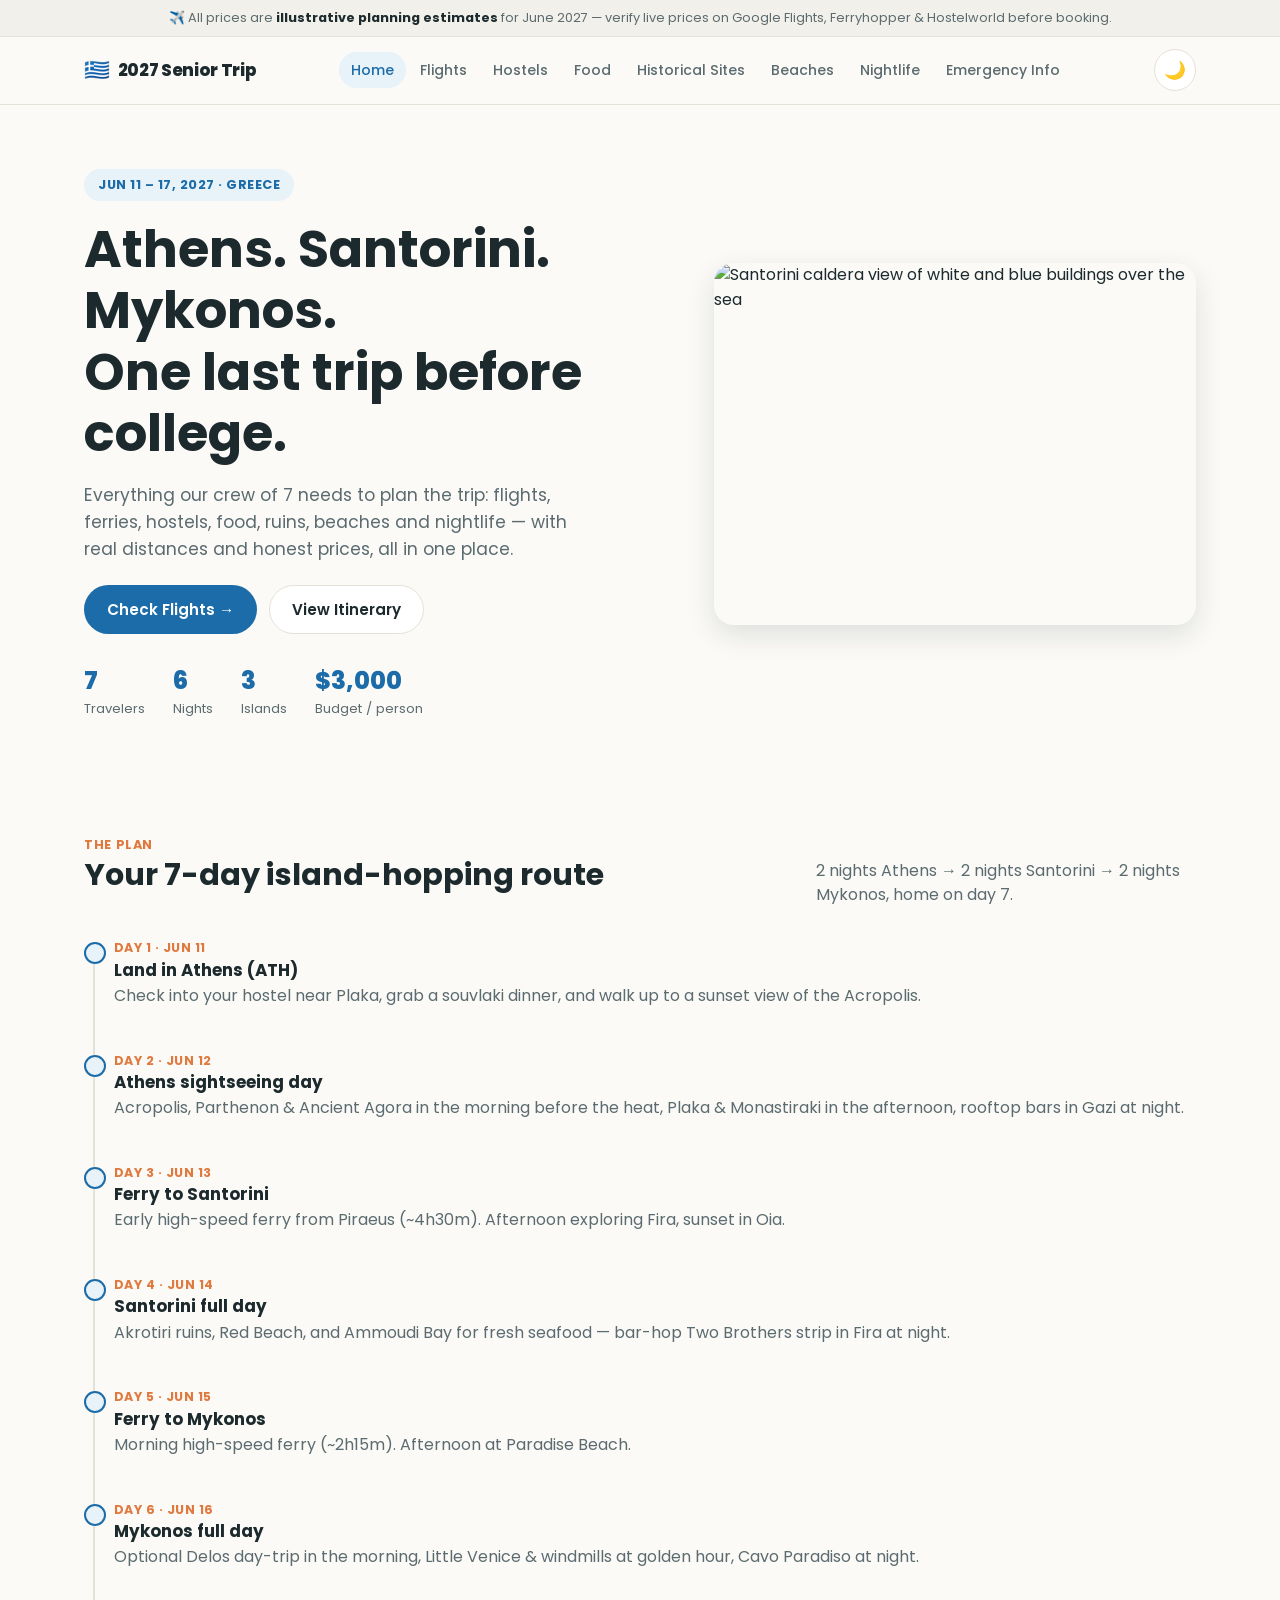
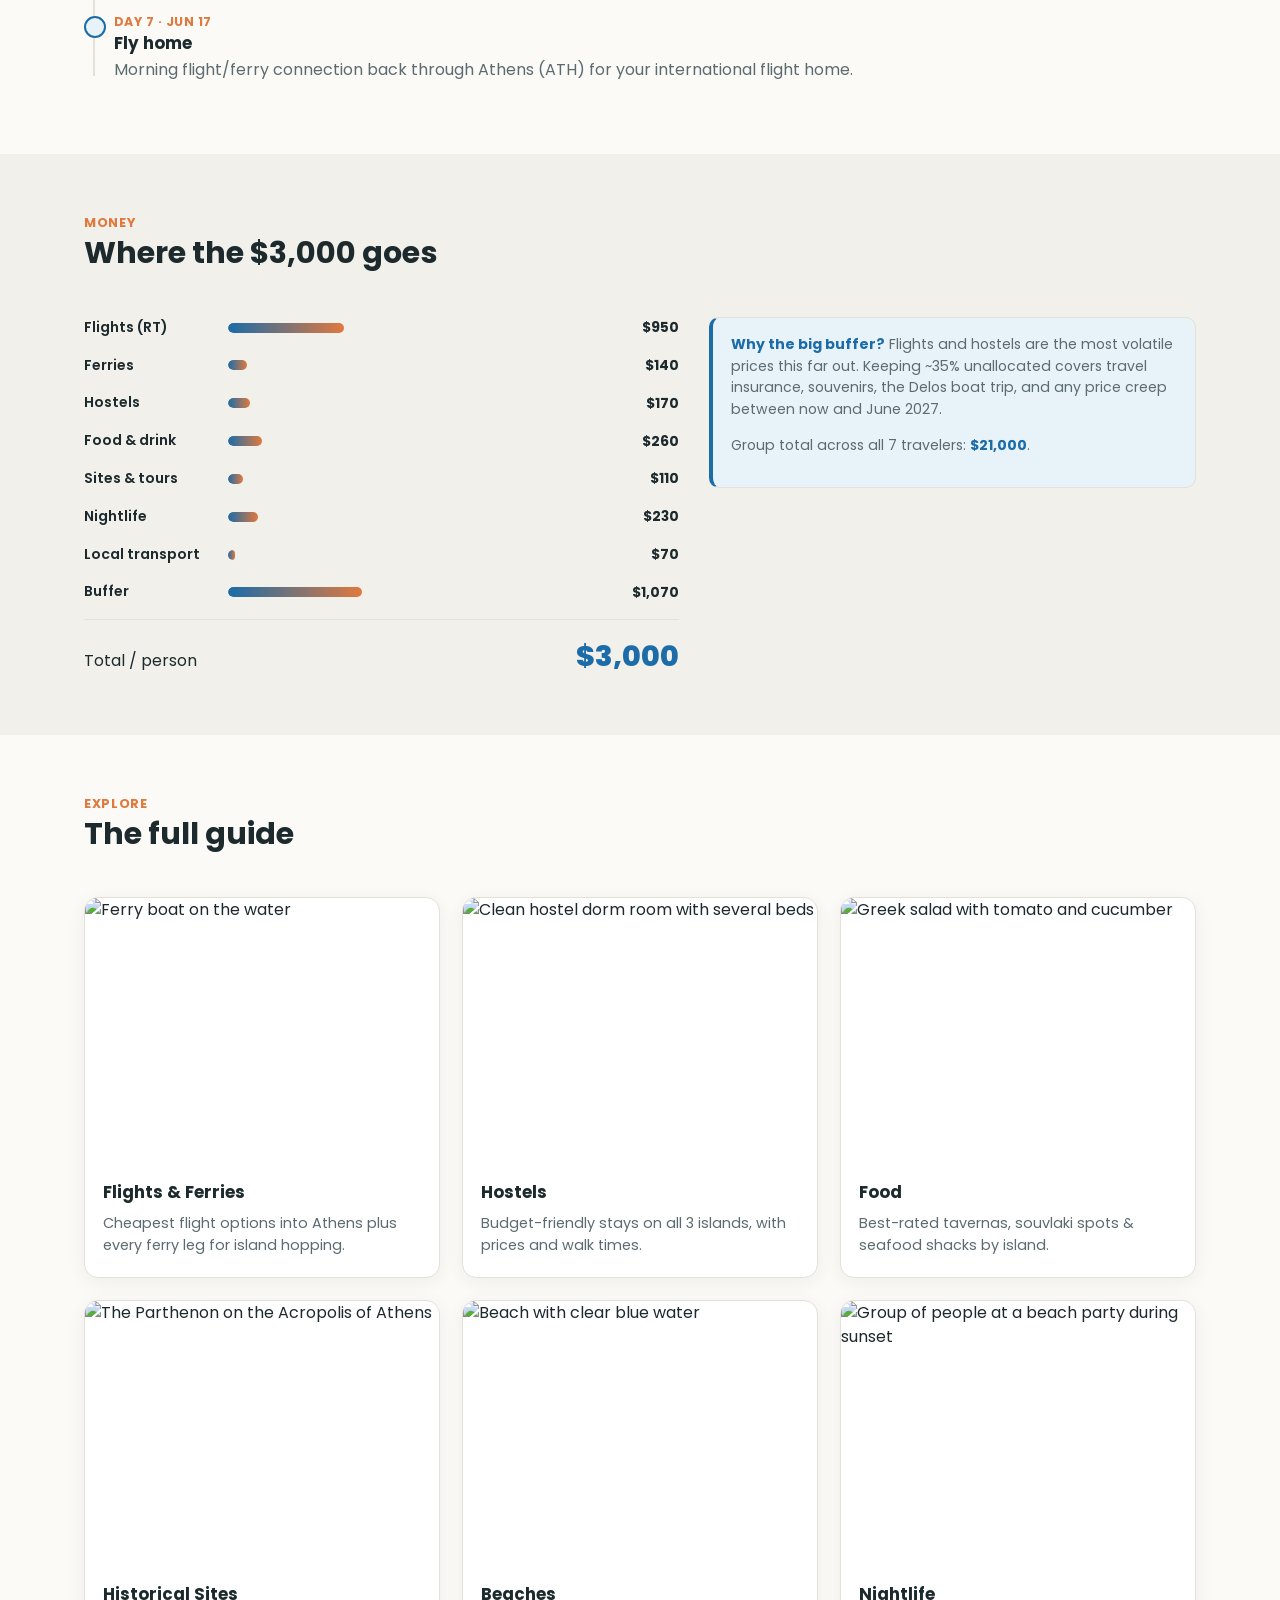
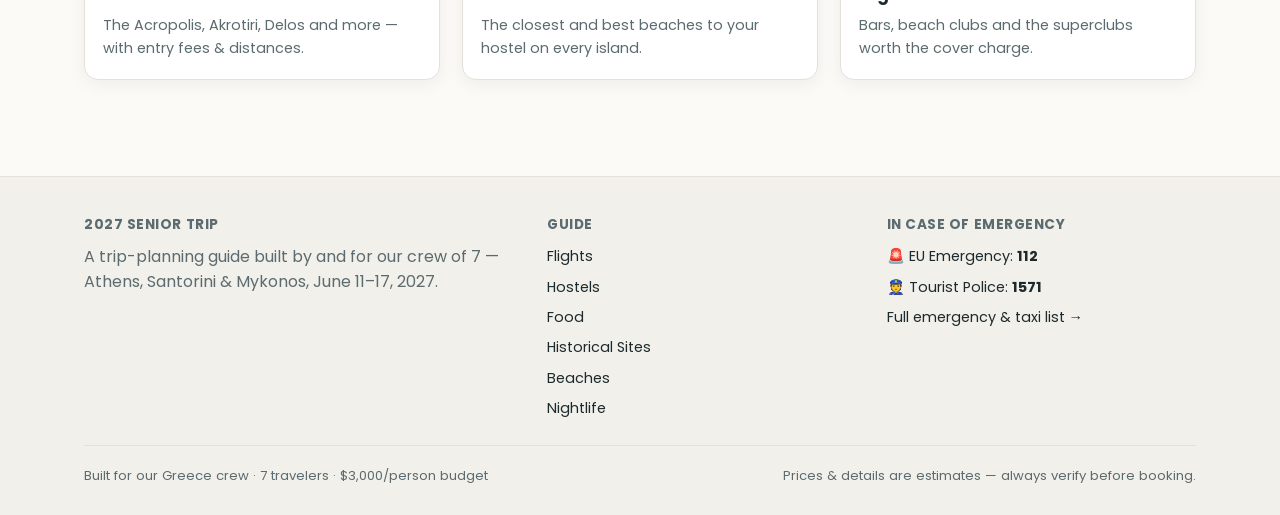
==== index.html @ 50410cc0 "Initial commit" ====
<!DOCTYPE html>
<html lang="en">
<head>
<meta charset="UTF-8">
<meta name="viewport" content="width=device-width, initial-scale=1.0">
<title>2027 Senior Trip — Greece Island Hopping Guide</title>
<meta name="description" content="Trip-planning guide for 7 seniors island hopping Athens, Santorini & Mykonos, June 11–17, 2027.">
<link rel="preconnect" href="https://fonts.googleapis.com">
<link href="https://fonts.googleapis.com/css2?family=Poppins:wght@400;500;600;700;800&display=swap" rel="stylesheet">
<link rel="stylesheet" href="css/style.css">
</head>
<body>

<div class="disclaimer-strip">✈️ All prices are <b>illustrative planning estimates</b> for June 2027 — verify live prices on Google Flights, Ferryhopper &amp; Hostelworld before booking.</div>

<nav class="site-nav">
  <div class="nav-inner">
    <a href="index.html" class="brand"><span class="flag">🇬🇷</span> 2027 Senior Trip</a>
    <ul class="nav-links">
      <li><a href="index.html">Home</a></li>
      <li><a href="flights.html">Flights</a></li>
      <li><a href="hostels.html">Hostels</a></li>
      <li><a href="food.html">Food</a></li>
      <li><a href="historical-sites.html">Historical Sites</a></li>
      <li><a href="beaches.html">Beaches</a></li>
      <li><a href="nightlife.html">Nightlife</a></li>
      <li><a href="emergency.html">Emergency Info</a></li>
    </ul>
    <div class="nav-right">
      <button class="theme-toggle" aria-label="Toggle dark mode">🌙</button>
      <button class="nav-toggle" aria-label="Toggle menu">☰</button>
    </div>
  </div>
</nav>

<header class="hero">
  <div class="container hero-grid">
    <div>
      <span class="eyebrow">Jun 11 – 17, 2027 · Greece</span>
      <h1>Athens. Santorini. Mykonos.<br>One last trip before college.</h1>
      <p class="lede">Everything our crew of 7 needs to plan the trip: flights, ferries, hostels, food, ruins, beaches and nightlife — with real distances and honest prices, all in one place.</p>
      <div style="display:flex; gap:12px; flex-wrap:wrap; margin-top:22px;">
        <a href="flights.html" class="btn btn-primary">Check Flights →</a>
        <a href="#itinerary" class="btn btn-ghost">View Itinerary</a>
      </div>
      <div class="hero-stats">
        <div class="hero-stat"><div class="num">7</div><div class="label">Travelers</div></div>
        <div class="hero-stat"><div class="num">6</div><div class="label">Nights</div></div>
        <div class="hero-stat"><div class="num">3</div><div class="label">Islands</div></div>
        <div class="hero-stat"><div class="num">$3,000</div><div class="label">Budget / person</div></div>
      </div>
    </div>
    <div class="hero-media">
      <img src="https://images.unsplash.com/photo-1613395877344-13d4a8e0d49e?auto=format&fit=crop&w=900&q=80" alt="Santorini caldera view of white and blue buildings over the sea">
    </div>
  </div>
</header>

<section id="itinerary">
  <div class="container">
    <div class="section-head">
      <div>
        <span class="section-tag">The Plan</span>
        <h2>Your 7-day island-hopping route</h2>
      </div>
      <p style="max-width:38ch; margin:0;">2 nights Athens → 2 nights Santorini → 2 nights Mykonos, home on day 7.</p>
    </div>
    <div class="timeline">
      <div class="tl-item"><div class="tl-day">Day 1 · Jun 11</div><h4>Land in Athens (ATH)</h4><p>Check into your hostel near Plaka, grab a souvlaki dinner, and walk up to a sunset view of the Acropolis.</p></div>
      <div class="tl-item"><div class="tl-day">Day 2 · Jun 12</div><h4>Athens sightseeing day</h4><p>Acropolis, Parthenon & Ancient Agora in the morning before the heat, Plaka & Monastiraki in the afternoon, rooftop bars in Gazi at night.</p></div>
      <div class="tl-item"><div class="tl-day">Day 3 · Jun 13</div><h4>Ferry to Santorini</h4><p>Early high-speed ferry from Piraeus (~4h30m). Afternoon exploring Fira, sunset in Oia.</p></div>
      <div class="tl-item"><div class="tl-day">Day 4 · Jun 14</div><h4>Santorini full day</h4><p>Akrotiri ruins, Red Beach, and Ammoudi Bay for fresh seafood — bar-hop Two Brothers strip in Fira at night.</p></div>
      <div class="tl-item"><div class="tl-day">Day 5 · Jun 15</div><h4>Ferry to Mykonos</h4><p>Morning high-speed ferry (~2h15m). Afternoon at Paradise Beach.</p></div>
      <div class="tl-item"><div class="tl-day">Day 6 · Jun 16</div><h4>Mykonos full day</h4><p>Optional Delos day-trip in the morning, Little Venice & windmills at golden hour, Cavo Paradiso at night.</p></div>
      <div class="tl-item"><div class="tl-day">Day 7 · Jun 17</div><h4>Fly home</h4><p>Morning flight/ferry connection back through Athens (ATH) for your international flight home.</p></div>
    </div>
  </div>
</section>

<section class="alt-bg">
  <div class="container">
    <div class="section-head">
      <div>
        <span class="section-tag">Money</span>
        <h2>Where the $3,000 goes</h2>
      </div>
    </div>
    <div class="budget-wrap">
      <div>
        <div class="budget-row"><div class="label">Flights (RT)</div><div class="bar-track"><div class="bar-fill" style="width:31%"></div></div><div class="amt">$950</div></div>
        <div class="budget-row"><div class="label">Ferries</div><div class="bar-track"><div class="bar-fill" style="width:5%"></div></div><div class="amt">$140</div></div>
        <div class="budget-row"><div class="label">Hostels</div><div class="bar-track"><div class="bar-fill" style="width:6%"></div></div><div class="amt">$170</div></div>
        <div class="budget-row"><div class="label">Food & drink</div><div class="bar-track"><div class="bar-fill" style="width:9%"></div></div><div class="amt">$260</div></div>
        <div class="budget-row"><div class="label">Sites & tours</div><div class="bar-track"><div class="bar-fill" style="width:4%"></div></div><div class="amt">$110</div></div>
        <div class="budget-row"><div class="label">Nightlife</div><div class="bar-track"><div class="bar-fill" style="width:8%"></div></div><div class="amt">$230</div></div>
        <div class="budget-row"><div class="label">Local transport</div><div class="bar-track"><div class="bar-fill" style="width:2%"></div></div><div class="amt">$70</div></div>
        <div class="budget-row"><div class="label">Buffer</div><div class="bar-track"><div class="bar-fill" style="width:36%"></div></div><div class="amt">$1,070</div></div>
        <div class="budget-total"><span>Total / person</span><span class="num">$3,000</span></div>
      </div>
      <div class="info-callout">
        <p class="mt-0"><b>Why the big buffer?</b> Flights and hostels are the most volatile prices this far out. Keeping ~35% unallocated covers travel insurance, souvenirs, the Delos boat trip, and any price creep between now and June 2027.</p>
        <p class="mt-0">Group total across all 7 travelers: <b>$21,000</b>.</p>
      </div>
    </div>
  </div>
</section>

<section>
  <div class="container">
    <div class="section-head">
      <div>
        <span class="section-tag">Explore</span>
        <h2>The full guide</h2>
      </div>
    </div>
    <div class="grid grid-3">
      <a class="card" href="flights.html">
        <div class="card-img"><img src="https://images.unsplash.com/photo-1688680292475-220aaf8685d0?auto=format&fit=crop&w=700&q=80" alt="Ferry boat on the water"></div>
        <div class="card-body"><h3>Flights & Ferries</h3><p class="card-desc">Cheapest flight options into Athens plus every ferry leg for island hopping.</p></div>
      </a>
      <a class="card" href="hostels.html">
        <div class="card-img"><img src="https://images.unsplash.com/photo-1781415980730-bfcf192e38bc?auto=format&fit=crop&w=700&q=80" alt="Clean hostel dorm room with several beds"></div>
        <div class="card-body"><h3>Hostels</h3><p class="card-desc">Budget-friendly stays on all 3 islands, with prices and walk times.</p></div>
      </a>
      <a class="card" href="food.html">
        <div class="card-img"><img src="https://images.unsplash.com/photo-1606735584785-1848fdcaea57?auto=format&fit=crop&w=700&q=80" alt="Greek salad with tomato and cucumber"></div>
        <div class="card-body"><h3>Food</h3><p class="card-desc">Best-rated tavernas, souvlaki spots & seafood shacks by island.</p></div>
      </a>
      <a class="card" href="historical-sites.html">
        <div class="card-img"><img src="https://images.unsplash.com/photo-1531816458010-fb7685eecbcb?auto=format&fit=crop&w=700&q=80" alt="The Parthenon on the Acropolis of Athens"></div>
        <div class="card-body"><h3>Historical Sites</h3><p class="card-desc">The Acropolis, Akrotiri, Delos and more — with entry fees & distances.</p></div>
      </a>
      <a class="card" href="beaches.html">
        <div class="card-img"><img src="https://images.unsplash.com/photo-1664118145742-f2ad1c09c10b?auto=format&fit=crop&w=700&q=80" alt="Beach with clear blue water"></div>
        <div class="card-body"><h3>Beaches</h3><p class="card-desc">The closest and best beaches to your hostel on every island.</p></div>
      </a>
      <a class="card" href="nightlife.html">
        <div class="card-img"><img src="https://images.unsplash.com/photo-1578990628400-94f031afbe3d?auto=format&fit=crop&w=700&q=80" alt="Group of people at a beach party during sunset"></div>
        <div class="card-body"><h3>Nightlife</h3><p class="card-desc">Bars, beach clubs and the superclubs worth the cover charge.</p></div>
      </a>
    </div>
  </div>
</section>

<footer>
  <div class="container">
    <div class="footer-grid">
      <div>
        <h4>2027 Senior Trip</h4>
        <p>A trip-planning guide built by and for our crew of 7 — Athens, Santorini &amp; Mykonos, June 11–17, 2027.</p>
      </div>
      <div>
        <h4>Guide</h4>
        <ul>
          <li><a href="flights.html">Flights</a></li>
          <li><a href="hostels.html">Hostels</a></li>
          <li><a href="food.html">Food</a></li>
          <li><a href="historical-sites.html">Historical Sites</a></li>
          <li><a href="beaches.html">Beaches</a></li>
          <li><a href="nightlife.html">Nightlife</a></li>
        </ul>
      </div>
      <div>
        <h4>In Case of Emergency</h4>
        <ul>
          <li>🚨 EU Emergency: <b>112</b></li>
          <li>👮 Tourist Police: <b>1571</b></li>
          <li><a href="emergency.html">Full emergency &amp; taxi list →</a></li>
        </ul>
      </div>
    </div>
    <div class="footer-bottom">
      <span>Built for our Greece crew · 7 travelers · $3,000/person budget</span>
      <span>Prices &amp; details are estimates — always verify before booking.</span>
    </div>
  </div>
</footer>

<script src="js/main.js"></script>
</body>
</html>
---- css/style.css ----
/* ===== 2027 Senior Trip — Design System ===== */

:root {
  --bg: #fbfaf7;
  --bg-alt: #f2f0ea;
  --card-bg: #ffffff;
  --text: #1c2a2e;
  --text-muted: #5b6b6f;
  --border: #e4e1d8;
  --accent: #1b6ca8;      /* aegean blue */
  --accent-2: #e0793e;    /* sunset terracotta */
  --accent-soft: #e8f2f9;
  --shadow: 0 4px 18px rgba(20, 30, 40, 0.06);
  --shadow-hover: 0 10px 28px rgba(20, 30, 40, 0.12);
  --radius: 14px;
  --nav-h: 68px;
  --max-w: 1160px;
  --success: #2e7d5b;
  --danger: #c23b3b;
}

[data-theme="dark"] {
  --bg: #12181c;
  --bg-alt: #1a2226;
  --card-bg: #1c262b;
  --text: #eef1f2;
  --text-muted: #9aabb0;
  --border: #2a353a;
  --accent: #5aa9dd;
  --accent-2: #f0975a;
  --accent-soft: #1f3140;
  --shadow: 0 4px 18px rgba(0, 0, 0, 0.35);
  --shadow-hover: 0 10px 30px rgba(0, 0, 0, 0.5);
}

* { box-sizing: border-box; }
html { scroll-behavior: smooth; }

body {
  margin: 0;
  font-family: 'Poppins', -apple-system, BlinkMacSystemFont, 'Segoe UI', Roboto, sans-serif;
  background: var(--bg);
  color: var(--text);
  transition: background .25s ease, color .25s ease;
  line-height: 1.55;
}

img { max-width: 100%; display: block; object-fit: cover; }
a { color: inherit; text-decoration: none; }
h1, h2, h3, h4 { font-weight: 700; line-height: 1.2; margin: 0 0 .5em; }
p { margin: 0 0 1em; color: var(--text-muted); }
.container { max-width: var(--max-w); margin: 0 auto; padding: 0 24px; }

/* ===== Nav ===== */
.site-nav {
  position: sticky; top: 0; z-index: 100;
  height: var(--nav-h);
  display: flex; align-items: center;
  background: color-mix(in srgb, var(--bg) 88%, transparent);
  backdrop-filter: blur(10px);
  border-bottom: 1px solid var(--border);
}
.nav-inner {
  width: 100%; max-width: var(--max-w); margin: 0 auto; padding: 0 24px;
  display: flex; align-items: center; justify-content: space-between;
}
.brand {
  display: flex; align-items: center; gap: 8px; flex-shrink: 0;
  font-weight: 800; font-size: 1.05rem; letter-spacing: -.02em; white-space: nowrap;
}
.brand .flag { font-size: 1.3rem; }
.nav-links {
  display: flex; align-items: center; gap: 2px; list-style: none; margin: 0; padding: 0;
}
.nav-links li { margin: 0; }
.nav-links a {
  padding: 8px 12px; border-radius: 999px; font-size: .88rem; font-weight: 500;
  color: var(--text-muted); transition: background .2s, color .2s;
  white-space: nowrap;
}
@media (max-width: 1080px) and (min-width: 881px) {
  .nav-links a { padding: 8px 9px; font-size: .8rem; }
}
.nav-links a:hover, .nav-links a.active {
  background: var(--accent-soft); color: var(--accent);
}
.nav-right { display: flex; align-items: center; gap: 10px; }

.theme-toggle {
  width: 42px; height: 42px; border-radius: 50%;
  border: 1px solid var(--border); background: var(--card-bg);
  display: flex; align-items: center; justify-content: center;
  cursor: pointer; font-size: 1.1rem; transition: transform .15s, box-shadow .2s;
}
.theme-toggle:hover { box-shadow: var(--shadow); transform: translateY(-1px); }

.nav-toggle {
  display: none; width: 42px; height: 42px; border-radius: 10px;
  border: 1px solid var(--border); background: var(--card-bg); cursor: pointer;
  font-size: 1.2rem;
}

@media (max-width: 880px) {
  .nav-links {
    position: fixed; top: var(--nav-h); left: 0; right: 0;
    flex-direction: column; align-items: stretch; gap: 4px;
    background: var(--bg); border-bottom: 1px solid var(--border);
    padding: 10px 16px 16px; transform: translateY(-130%); opacity: 0;
    transition: transform .25s ease, opacity .25s ease; pointer-events: none;
  }
  .nav-links.open { transform: translateY(0); opacity: 1; pointer-events: auto; }
  .nav-links a { display: block; padding: 12px 14px; }
  .nav-toggle { display: block; }
}

/* ===== Hero ===== */
.hero {
  position: relative; padding: 64px 0 56px; overflow: hidden;
}
.hero-grid {
  display: grid; grid-template-columns: 1.1fr .9fr; gap: 40px; align-items: center;
}
.hero-grid > * { min-width: 0; }
@media (max-width: 760px) {
  .hero-grid { grid-template-columns: 1fr; }
  .hero-media { order: -1; }
}
.eyebrow {
  display: inline-flex; align-items: center; gap: 8px;
  background: var(--accent-soft); color: var(--accent);
  font-size: .8rem; font-weight: 700; letter-spacing: .04em; text-transform: uppercase;
  padding: 6px 14px; border-radius: 999px; margin-bottom: 18px;
}
.hero h1 { font-size: clamp(2.1rem, 4.2vw, 3.2rem); margin-bottom: .35em; }
.hero .lede { font-size: 1.08rem; max-width: 46ch; }
.hero-stats { display: flex; gap: 28px; margin-top: 28px; flex-wrap: wrap; }
.hero-stat .num { font-size: 1.5rem; font-weight: 800; color: var(--accent); }
.hero-stat .label { font-size: .82rem; color: var(--text-muted); }
.hero-media {
  border-radius: 20px; overflow: hidden; box-shadow: var(--shadow-hover);
  aspect-ratio: 4/3;
}
.hero-media img { width: 100%; height: 100%; }

/* Page header for inner pages */
.page-header { padding: 44px 0 28px; border-bottom: 1px solid var(--border); }
.page-header h1 { font-size: clamp(1.8rem, 3vw, 2.4rem); }
.page-header .lede { max-width: 62ch; }

/* ===== Buttons ===== */
.btn {
  display: inline-flex; align-items: center; gap: 8px;
  padding: 12px 22px; border-radius: 999px; font-weight: 600; font-size: .95rem;
  border: 1px solid transparent; cursor: pointer; transition: transform .15s, box-shadow .2s, background .2s;
}
.btn-primary { background: var(--accent); color: #fff; }
.btn-primary:hover { transform: translateY(-2px); box-shadow: var(--shadow-hover); }
.btn-ghost { background: var(--card-bg); border-color: var(--border); color: var(--text); }
.btn-ghost:hover { border-color: var(--accent); color: var(--accent); }
.btn-sm { padding: 8px 16px; font-size: .82rem; }

/* ===== Sections ===== */
section { padding: 56px 0; }
.section-head { display: flex; align-items: flex-end; justify-content: space-between; gap: 20px; margin-bottom: 30px; flex-wrap: wrap; }
.section-head h2 { font-size: clamp(1.4rem, 2.4vw, 1.9rem); }
.section-tag { color: var(--accent-2); font-weight: 700; font-size: .8rem; text-transform: uppercase; letter-spacing: .05em; }

.alt-bg { background: var(--bg-alt); }

/* Island quick nav tabs */
.island-tabs {
  display: flex; gap: 10px; flex-wrap: wrap; margin-bottom: 34px;
}
.island-tabs a {
  padding: 9px 18px; border-radius: 999px; border: 1px solid var(--border);
  background: var(--card-bg); font-weight: 600; font-size: .9rem;
}
.island-tabs a:hover { border-color: var(--accent); color: var(--accent); }

.island-block { margin-bottom: 60px; scroll-margin-top: calc(var(--nav-h) + 16px); }
.island-block-head { display: flex; align-items: center; gap: 14px; margin-bottom: 18px; }
.island-block-head h2 { margin: 0; }
.island-flag { font-size: 1.4rem; }

/* ===== Cards / Grid ===== */
.grid { display: grid; gap: 22px; }
.grid-3 { grid-template-columns: repeat(3, 1fr); }
.grid-2 { grid-template-columns: repeat(2, 1fr); }
.grid-4 { grid-template-columns: repeat(4, 1fr); }
@media (max-width: 960px) { .grid-3, .grid-4 { grid-template-columns: repeat(2, 1fr); } }
@media (max-width: 620px) { .grid-3, .grid-4, .grid-2 { grid-template-columns: 1fr; } }

.card {
  background: var(--card-bg); border: 1px solid var(--border); border-radius: var(--radius);
  overflow: hidden; box-shadow: var(--shadow); transition: transform .2s, box-shadow .2s;
  display: flex; flex-direction: column;
}
.card:hover { transform: translateY(-4px); box-shadow: var(--shadow-hover); }
.card-img { aspect-ratio: 4/3; overflow: hidden; position: relative; }
.card-img img { width: 100%; height: 100%; transition: transform .4s ease; }
.card:hover .card-img img { transform: scale(1.06); }
.card-price-badge {
  position: absolute; top: 12px; right: 12px;
  background: rgba(20,26,29,.78); color: #fff; font-weight: 700; font-size: .82rem;
  padding: 5px 11px; border-radius: 999px; backdrop-filter: blur(4px);
}
.card-body { padding: 18px 18px 20px; display: flex; flex-direction: column; gap: 8px; flex: 1; }
.card-body h3 { font-size: 1.05rem; margin-bottom: 2px; }
.card-meta { display: flex; flex-wrap: wrap; gap: 6px; margin: 2px 0 4px; }
.chip {
  font-size: .74rem; font-weight: 600; padding: 4px 10px; border-radius: 999px;
  background: var(--accent-soft); color: var(--accent); display: inline-flex; align-items: center; gap: 4px;
}
.chip.rating { background: #fff4e0; color: #a8681a; }
[data-theme="dark"] .chip.rating { background: #3a2d18; color: #f0b35a; }
.chip.dist { background: var(--bg-alt); color: var(--text-muted); }
.card-desc { font-size: .9rem; margin-bottom: 0; }
.card-foot { margin-top: auto; padding-top: 10px; border-top: 1px dashed var(--border); font-size: .82rem; color: var(--text-muted); display: flex; justify-content: space-between; gap: 10px; }

/* Distance list */
.dist-list { list-style: none; margin: 0; padding: 0; display: flex; flex-direction: column; gap: 6px; }
.dist-list li { display: flex; justify-content: space-between; font-size: .85rem; color: var(--text-muted); border-bottom: 1px dotted var(--border); padding-bottom: 6px; }
.dist-list li:last-child { border-bottom: none; }
.dist-list b { color: var(--text); font-weight: 600; }

/* Flight comparison table */
.table-wrap { overflow-x: auto; border-radius: var(--radius); border: 1px solid var(--border); }
table { width: 100%; border-collapse: collapse; background: var(--card-bg); min-width: 620px; }
th, td { text-align: left; padding: 14px 16px; font-size: .9rem; border-bottom: 1px solid var(--border); }
th { background: var(--bg-alt); color: var(--text-muted); font-weight: 700; font-size: .78rem; text-transform: uppercase; letter-spacing: .04em; }
tr:last-child td { border-bottom: none; }
td.price { font-weight: 800; color: var(--accent); }

/* Budget bar */
.budget-wrap { display: grid; grid-template-columns: 1.1fr .9fr; gap: 30px; align-items: start; }
@media (max-width: 860px) { .budget-wrap { grid-template-columns: 1fr; } }
.budget-row { display: flex; align-items: center; gap: 14px; margin-bottom: 16px; }
.budget-row .label { width: 130px; font-size: .88rem; font-weight: 600; flex-shrink: 0; }
.budget-row .bar-track { flex: 1; height: 10px; border-radius: 999px; background: var(--bg-alt); overflow: hidden; }
.budget-row .bar-fill { height: 100%; border-radius: 999px; background: linear-gradient(90deg, var(--accent), var(--accent-2)); }
.budget-row .amt { width: 64px; text-align: right; font-size: .85rem; font-weight: 700; }
.budget-total { display: flex; justify-content: space-between; align-items: baseline; padding-top: 14px; margin-top: 6px; border-top: 1px solid var(--border); }
.budget-total .num { font-size: 1.8rem; font-weight: 800; color: var(--accent); }

/* Itinerary timeline */
.timeline { position: relative; padding-left: 30px; }
.timeline::before { content: ''; position: absolute; left: 9px; top: 6px; bottom: 6px; width: 2px; background: var(--border); }
.tl-item { position: relative; padding-bottom: 26px; }
.tl-item:last-child { padding-bottom: 0; }
.tl-item::before { content: ''; position: absolute; left: -30px; top: 4px; width: 18px; height: 18px; border-radius: 50%; background: var(--accent-soft); border: 2px solid var(--accent); }
.tl-day { font-size: .78rem; font-weight: 700; color: var(--accent-2); text-transform: uppercase; letter-spacing: .04em; }
.tl-item h4 { margin: 2px 0 4px; font-size: 1.05rem; }

/* Emergency numbers */
.emergency-banner {
  background: var(--accent-2); color: #fff; border-radius: var(--radius);
  padding: 20px 26px; display: flex; justify-content: space-between; align-items: center;
  gap: 16px; flex-wrap: wrap; margin-bottom: 40px;
}
.emergency-banner strong { font-size: 1.1rem; }
.num-card { background: var(--card-bg); border: 1px solid var(--border); border-radius: var(--radius); padding: 20px; text-align: center; box-shadow: var(--shadow); }
.num-card .digits { font-size: 1.7rem; font-weight: 800; color: var(--danger); letter-spacing: .02em; }
.num-card .who { font-weight: 600; margin-top: 4px; }
.num-card .sub { font-size: .8rem; color: var(--text-muted); }

.info-callout {
  background: var(--accent-soft); border: 1px solid var(--border); border-left: 4px solid var(--accent);
  border-radius: 10px; padding: 16px 18px; font-size: .88rem; color: var(--text);
}
.info-callout b { color: var(--accent); }
.warn-callout { border-left-color: var(--danger); background: color-mix(in srgb, var(--danger) 8%, var(--bg-alt)); }

/* Footer */
footer { border-top: 1px solid var(--border); padding: 40px 0 28px; margin-top: 40px; background: var(--bg-alt); }
.footer-grid { display: grid; grid-template-columns: 1.4fr 1fr 1fr; gap: 30px; margin-bottom: 26px; }
@media (max-width: 700px) { .footer-grid { grid-template-columns: 1fr; } }
.footer-grid h4 { font-size: .85rem; text-transform: uppercase; letter-spacing: .04em; color: var(--text-muted); margin-bottom: 12px; }
.footer-grid ul { list-style: none; margin: 0; padding: 0; display: flex; flex-direction: column; gap: 8px; font-size: .9rem; }
.footer-bottom { border-top: 1px solid var(--border); padding-top: 20px; font-size: .82rem; color: var(--text-muted); display: flex; justify-content: space-between; flex-wrap: wrap; gap: 10px; }

.disclaimer-strip {
  background: var(--bg-alt); border-bottom: 1px solid var(--border);
  font-size: .8rem; color: var(--text-muted); text-align: center; padding: 8px 16px;
}
.disclaimer-strip b { color: var(--text); }

/* Utility */
.mt-0 { margin-top: 0; }
.text-center { text-align: center; }
.flex-center { display: flex; align-items: center; justify-content: center; }
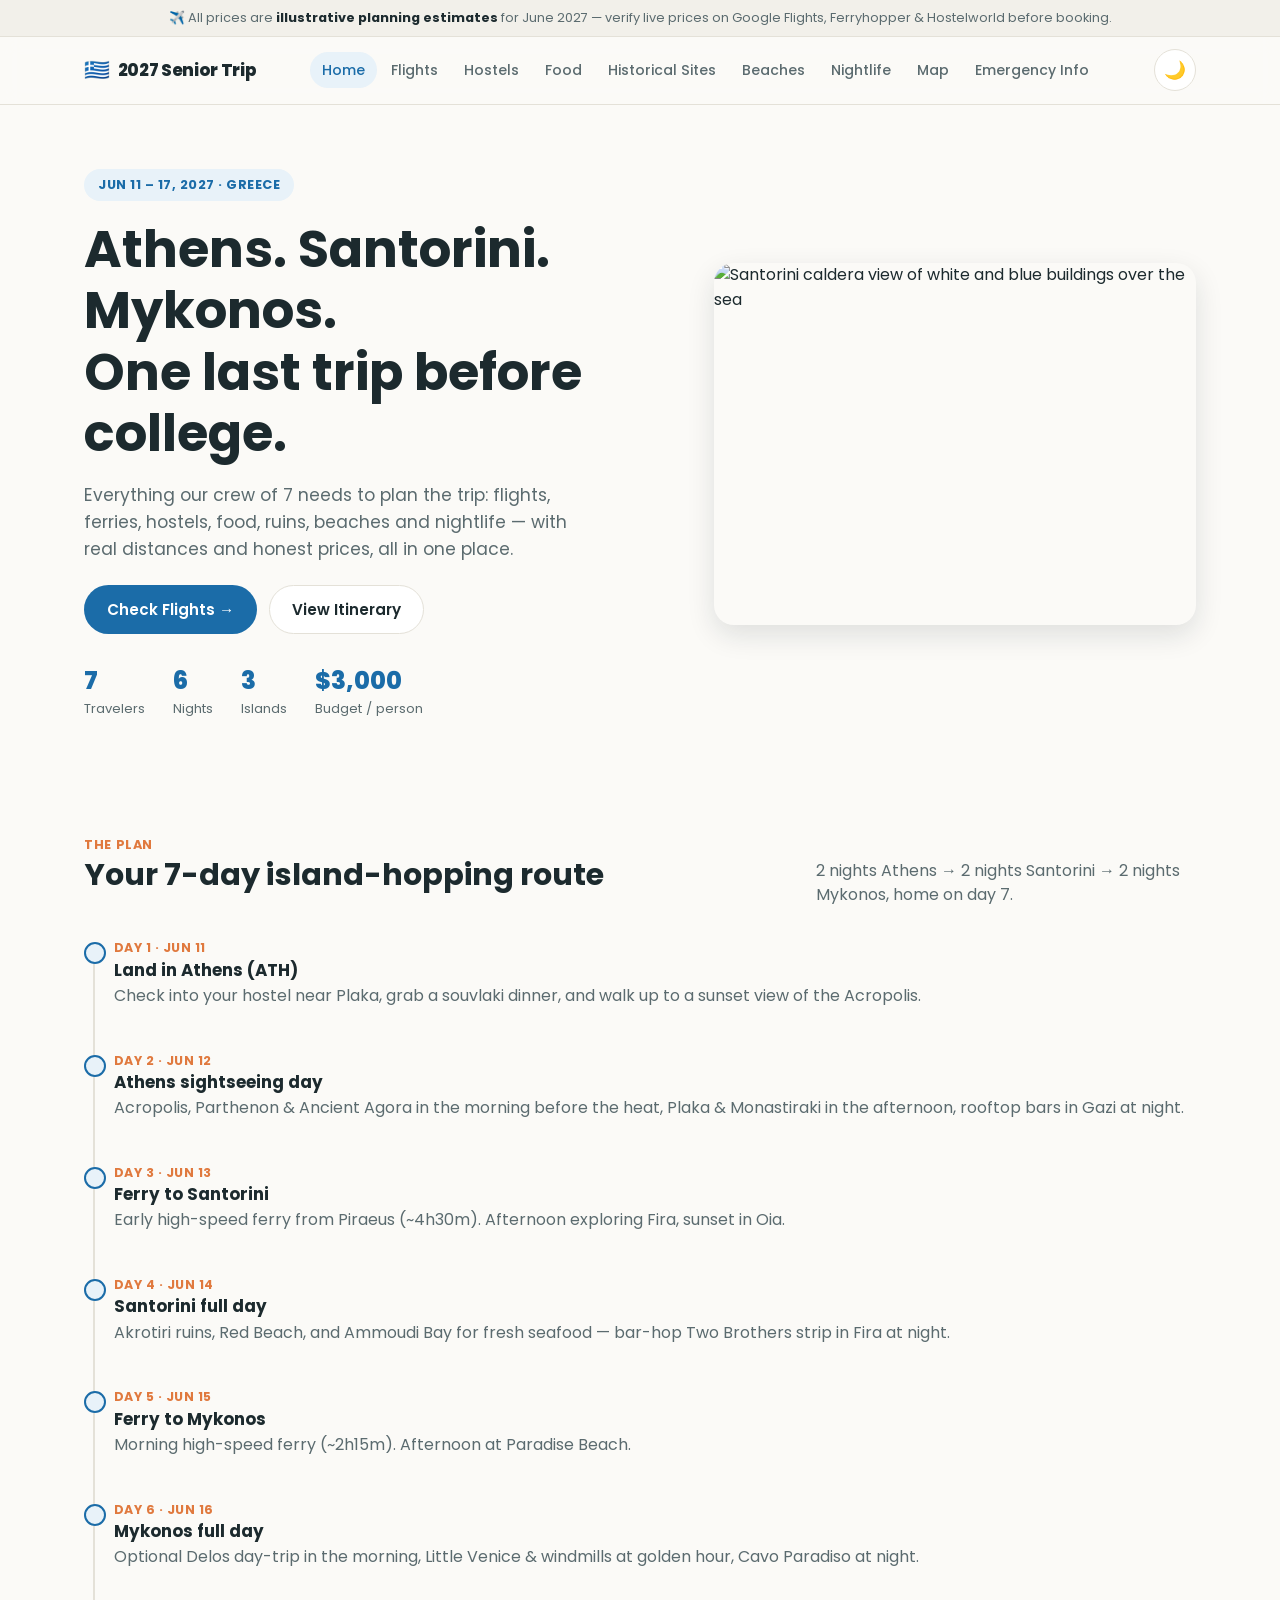
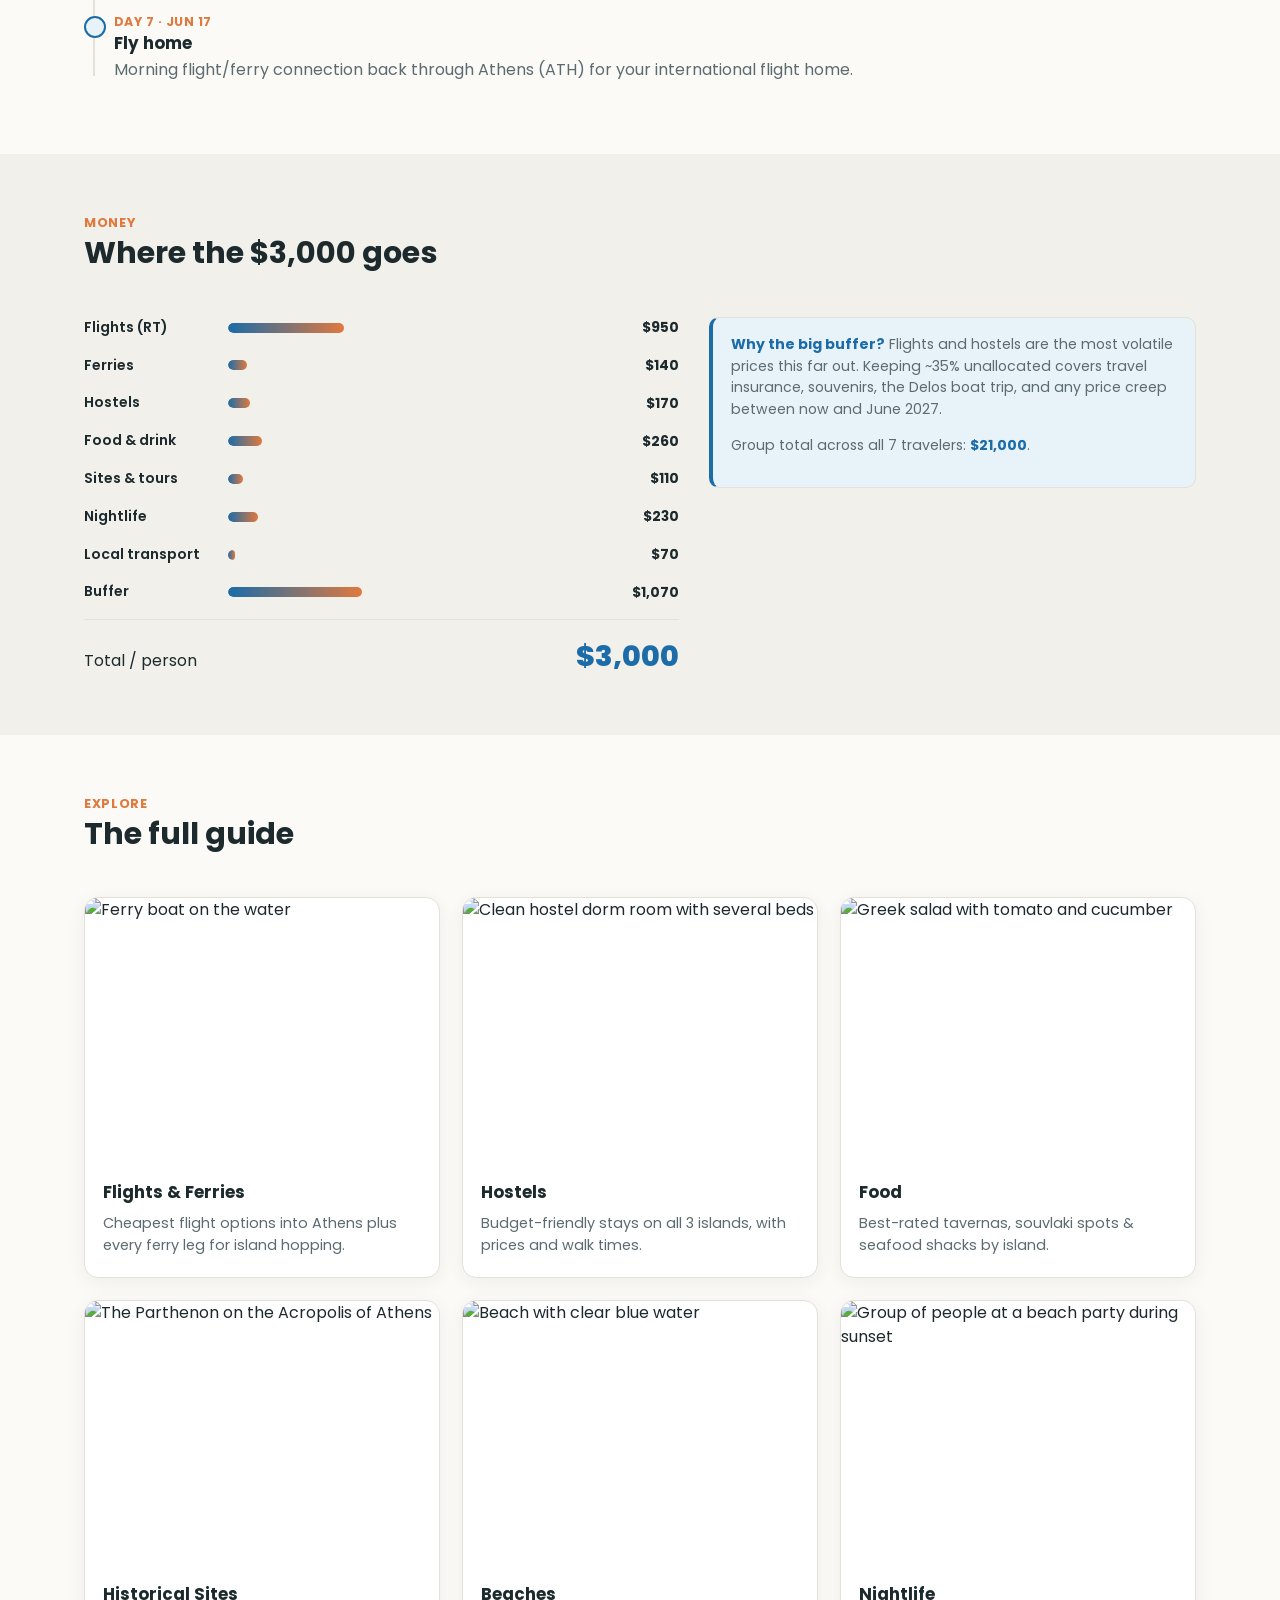
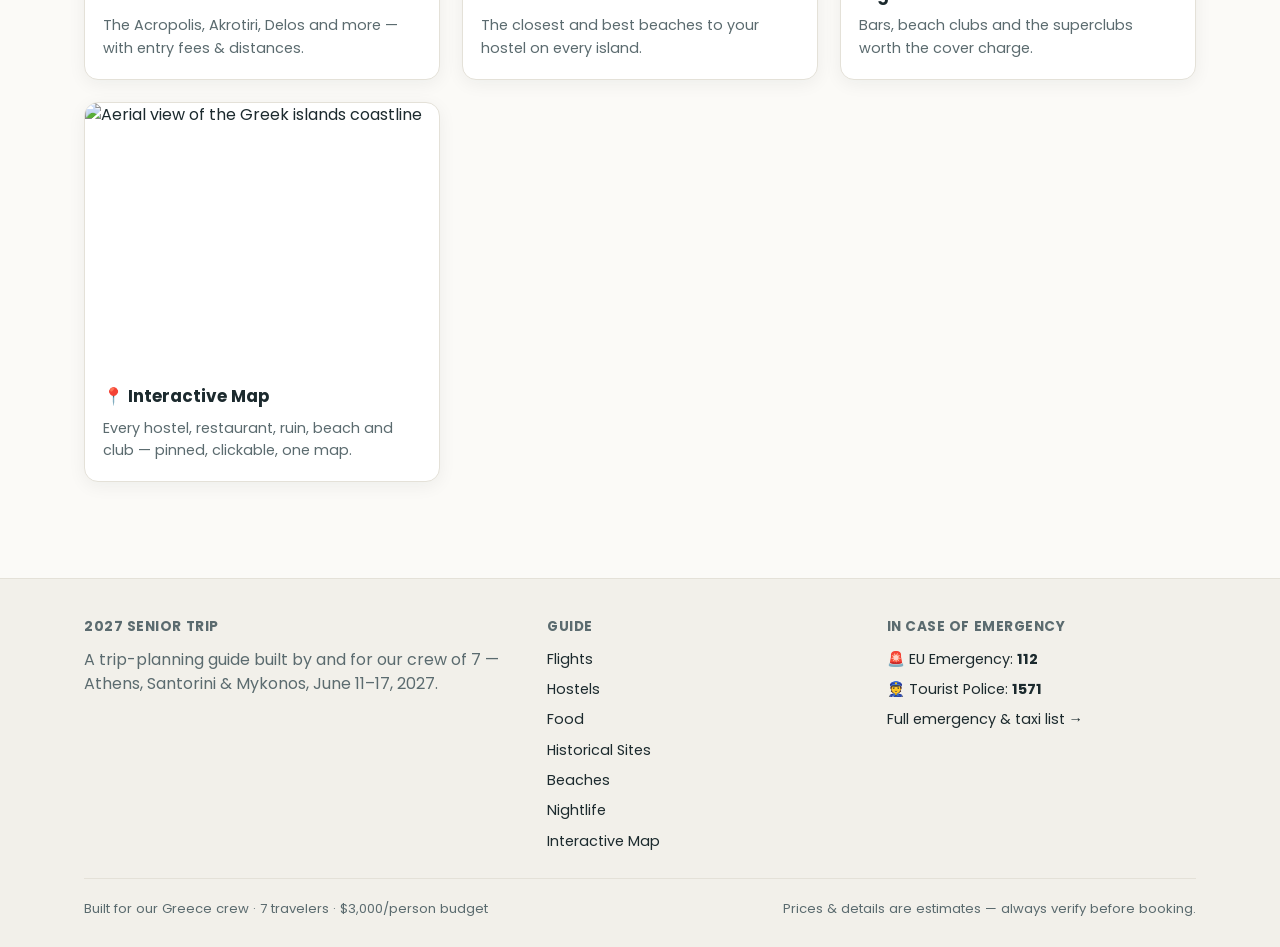
==== commit c6b81721: "Updated flights page" ====
--- a/index.html
+++ b/index.html
@@ -24,6 +24,7 @@
       <li><a href="historical-sites.html">Historical Sites</a></li>
       <li><a href="beaches.html">Beaches</a></li>
       <li><a href="nightlife.html">Nightlife</a></li>
+      <li><a href="map.html">Map</a></li>
       <li><a href="emergency.html">Emergency Info</a></li>
     </ul>
     <div class="nav-right">
@@ -138,6 +139,10 @@
         <div class="card-img"><img src="https://images.unsplash.com/photo-1578990628400-94f031afbe3d?auto=format&fit=crop&w=700&q=80" alt="Group of people at a beach party during sunset"></div>
         <div class="card-body"><h3>Nightlife</h3><p class="card-desc">Bars, beach clubs and the superclubs worth the cover charge.</p></div>
       </a>
+      <a class="card" href="map.html">
+        <div class="card-img"><img src="https://images.unsplash.com/photo-1533105079780-92b9be482077?auto=format&fit=crop&w=700&q=80" alt="Aerial view of the Greek islands coastline"></div>
+        <div class="card-body"><h3>📍 Interactive Map</h3><p class="card-desc">Every hostel, restaurant, ruin, beach and club — pinned, clickable, one map.</p></div>
+      </a>
     </div>
   </div>
 </section>
@@ -158,6 +163,7 @@
           <li><a href="historical-sites.html">Historical Sites</a></li>
           <li><a href="beaches.html">Beaches</a></li>
           <li><a href="nightlife.html">Nightlife</a></li>
+          <li><a href="map.html">Interactive Map</a></li>
         </ul>
       </div>
       <div>
--- a/css/style.css
+++ b/css/style.css
@@ -284,6 +284,66 @@
 }
 .disclaimer-strip b { color: var(--text); }
 
+/* Card commercial/booking link button */
+.card-link-btn {
+  display: inline-flex; align-items: center; justify-content: center; gap: 6px;
+  margin-top: 6px; padding: 9px 14px; border-radius: 999px;
+  background: var(--accent); color: #fff; font-weight: 600; font-size: .82rem;
+  text-align: center; transition: transform .15s, box-shadow .2s;
+}
+.card-link-btn:hover { transform: translateY(-1px); box-shadow: var(--shadow-hover); }
+.card-link-row { display: flex; gap: 8px; flex-wrap: wrap; margin-top: 4px; }
+.card-link-btn.secondary { background: var(--card-bg); color: var(--accent); border: 1px solid var(--border); }
+
+/* ===== Map Page ===== */
+.map-shell {
+  display: grid; grid-template-columns: 340px 1fr;
+  height: calc(100vh - var(--nav-h) - 33px);
+  min-height: 520px;
+}
+.map-sidebar {
+  border-right: 1px solid var(--border); background: var(--bg-alt);
+  display: flex; flex-direction: column; overflow: hidden;
+}
+.map-filters { padding: 16px; border-bottom: 1px solid var(--border); display: flex; flex-direction: column; gap: 10px; }
+.filter-row { display: flex; gap: 6px; flex-wrap: wrap; }
+.filter-chip {
+  border: 1px solid var(--border); background: var(--card-bg); color: var(--text-muted);
+  padding: 6px 12px; border-radius: 999px; font-size: .78rem; font-weight: 600; cursor: pointer;
+  transition: background .15s, color .15s, border-color .15s;
+}
+.filter-chip.active { background: var(--accent); color: #fff; border-color: var(--accent); }
+.map-list { flex: 1; overflow-y: auto; padding: 8px 10px; }
+.map-list-item {
+  padding: 10px 12px; border-radius: 10px; cursor: pointer; margin-bottom: 4px;
+  border: 1px solid transparent; transition: background .15s, border-color .15s;
+}
+.map-list-item:hover { background: var(--card-bg); }
+.map-list-item.active { background: var(--accent-soft); border-color: var(--accent); }
+.map-list-item .mli-title { font-weight: 700; font-size: .88rem; display: flex; align-items: center; gap: 6px; }
+.map-list-item .mli-meta { font-size: .76rem; color: var(--text-muted); margin-top: 2px; }
+.map-nav-controls {
+  display: flex; gap: 8px; padding: 12px 16px; border-top: 1px solid var(--border); background: var(--bg-alt);
+}
+.map-nav-controls .btn { flex: 1; justify-content: center; }
+#map-canvas { width: 100%; height: 100%; background: var(--bg-alt); }
+@media (max-width: 880px) {
+  .map-shell { grid-template-columns: 1fr; height: auto; }
+  #map-canvas { height: 60vh; }
+  .map-sidebar { height: 60vh; order: 2; }
+}
+.leaflet-popup-content-wrapper { background: var(--card-bg); color: var(--text); border-radius: 12px; }
+.leaflet-popup-tip { background: var(--card-bg); }
+.map-popup h4 { margin: 0 0 4px; font-size: 1rem; }
+.map-popup .chip { margin-right: 4px; }
+.map-popup a.btn { margin-top: 8px; }
+.marker-pin {
+  width: 30px; height: 30px; border-radius: 50% 50% 50% 0; transform: rotate(-45deg);
+  display: flex; align-items: center; justify-content: center; box-shadow: 0 2px 6px rgba(0,0,0,.4);
+  border: 2px solid #fff;
+}
+.marker-pin span { transform: rotate(45deg); font-size: 15px; }
+
 /* Utility */
 .mt-0 { margin-top: 0; }
 .text-center { text-align: center; }
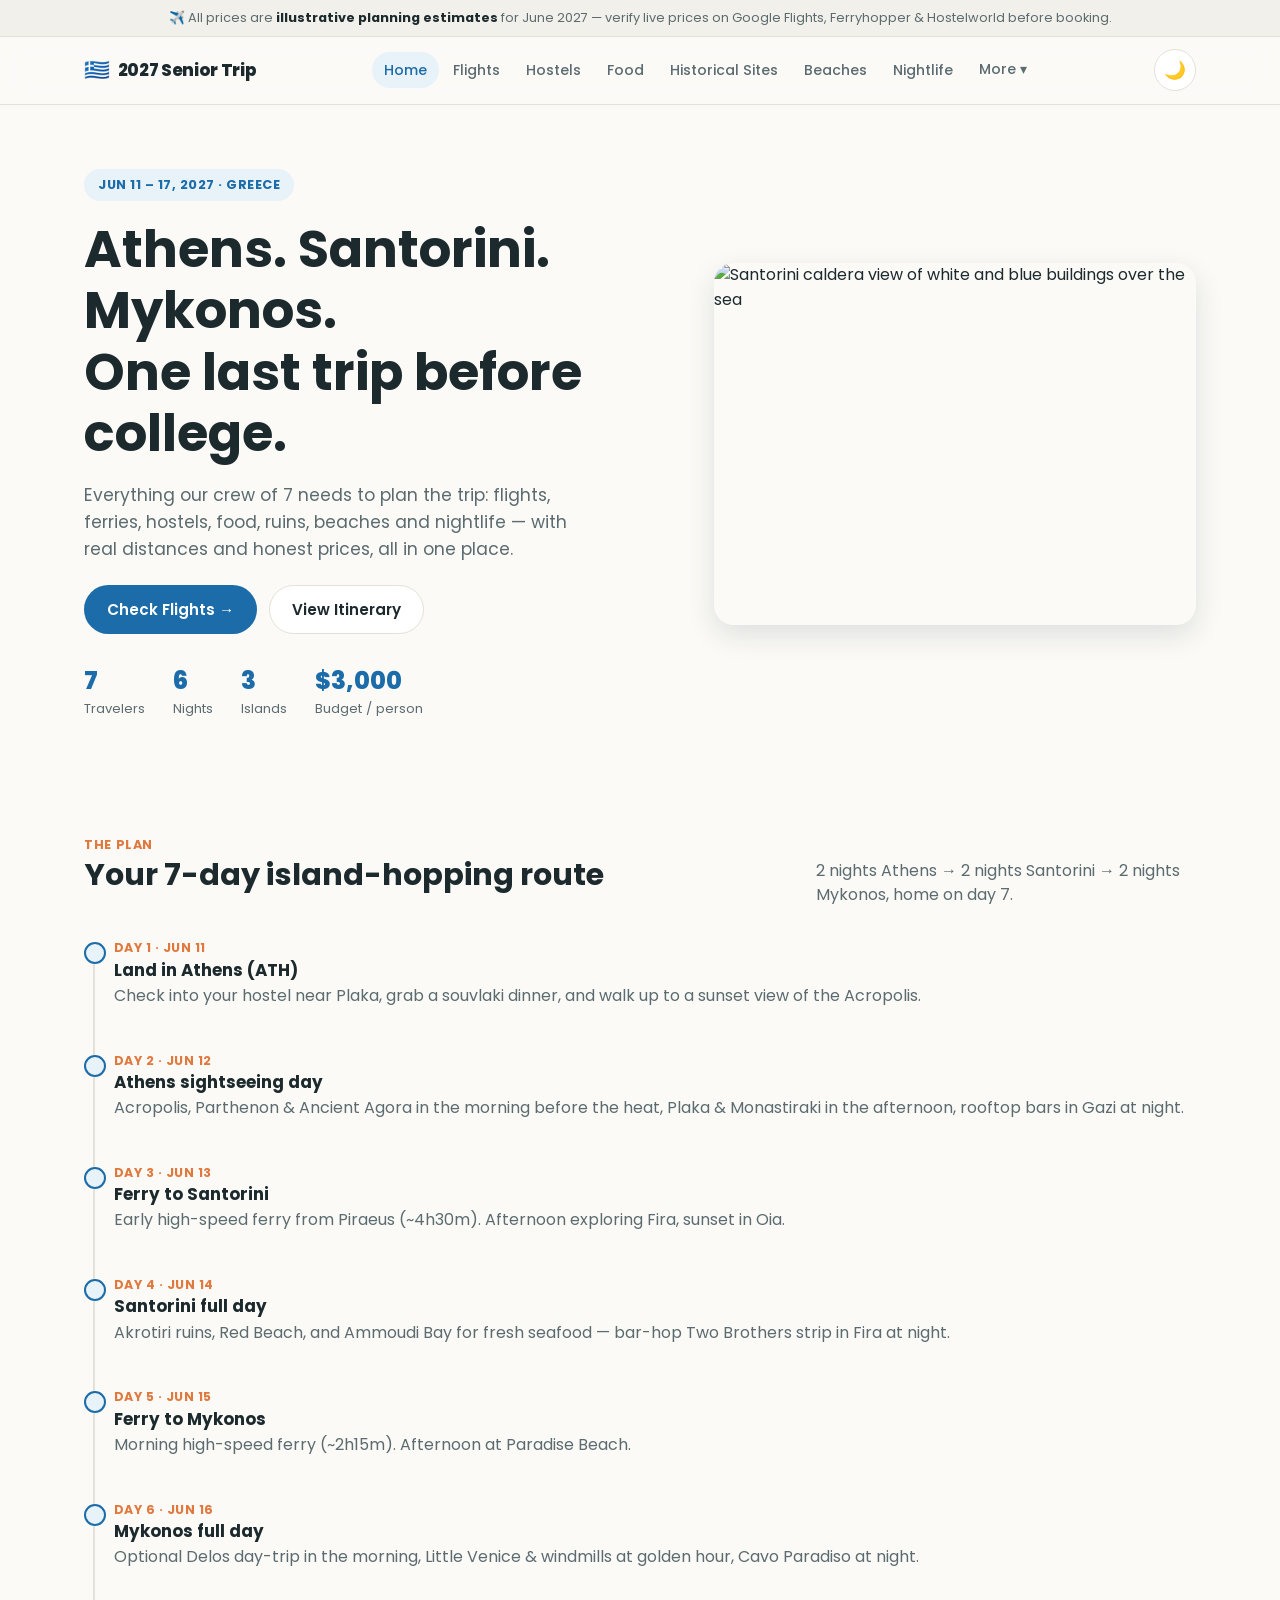
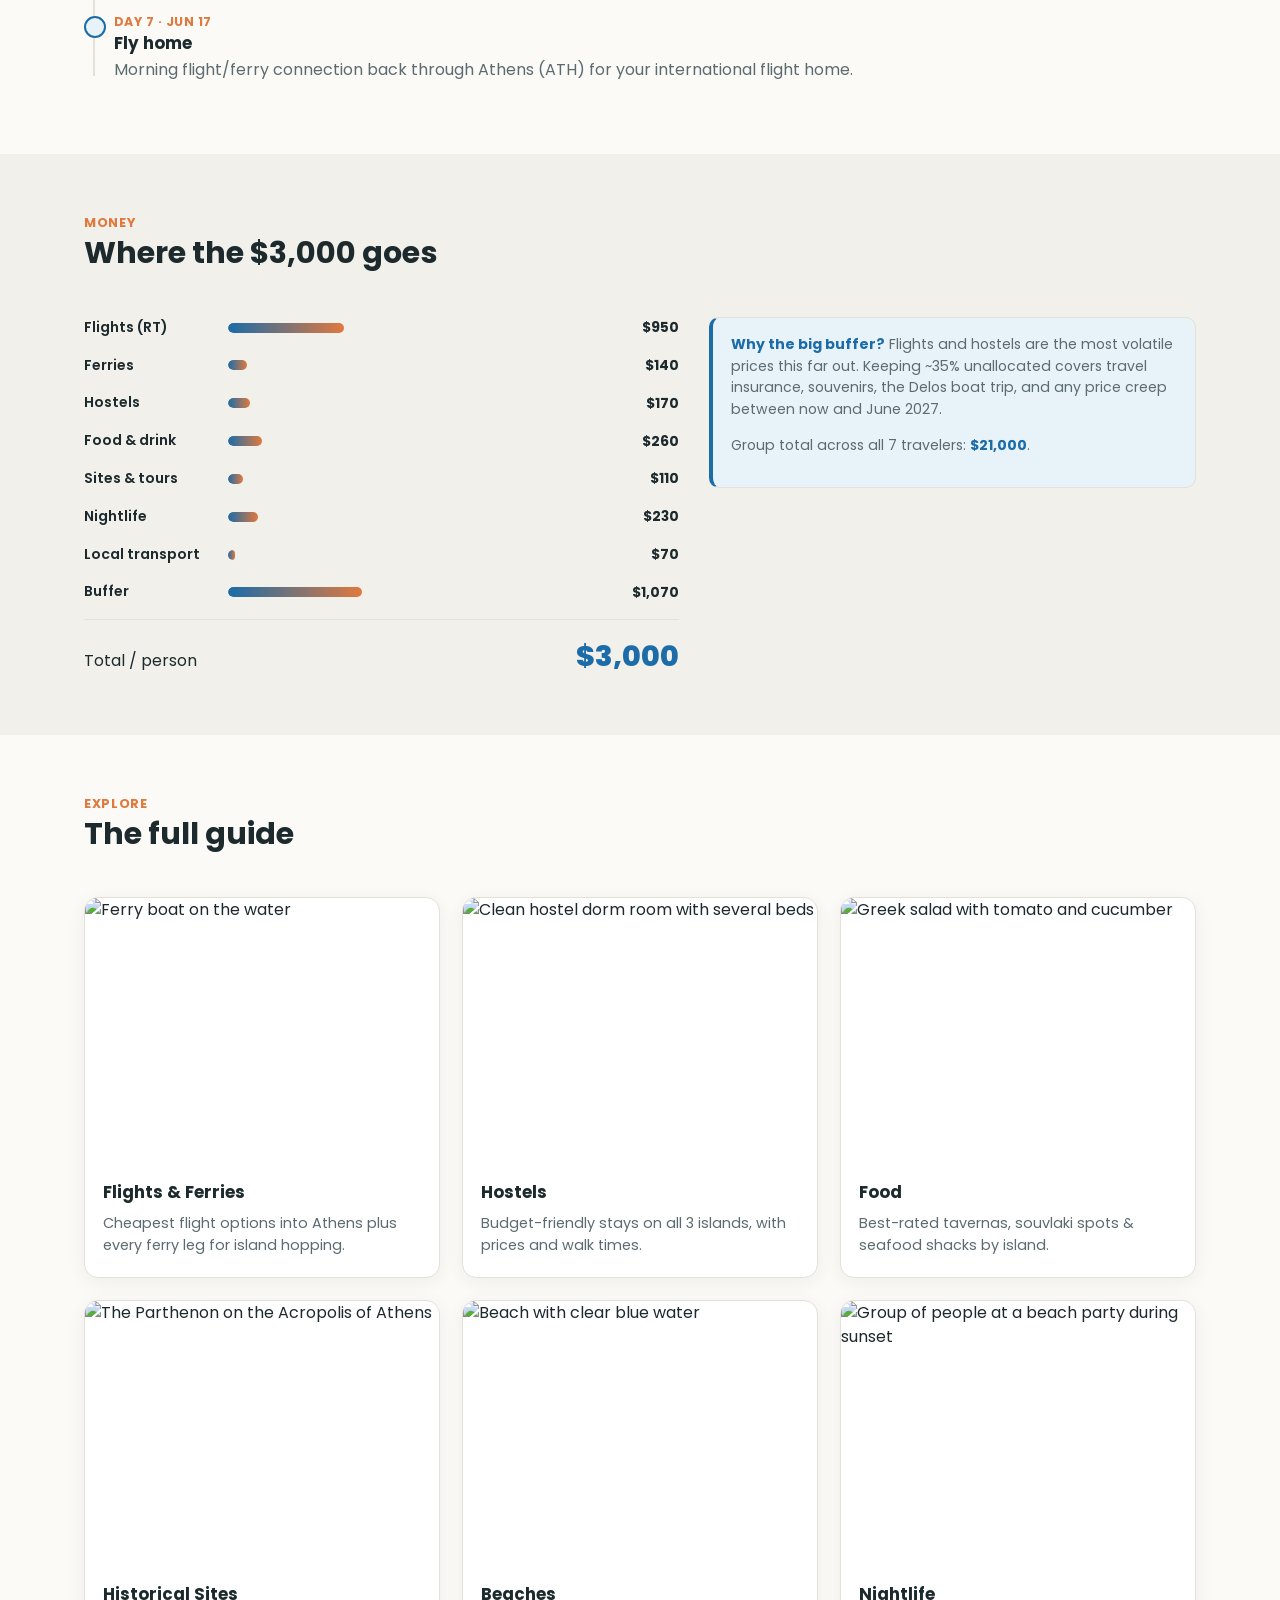
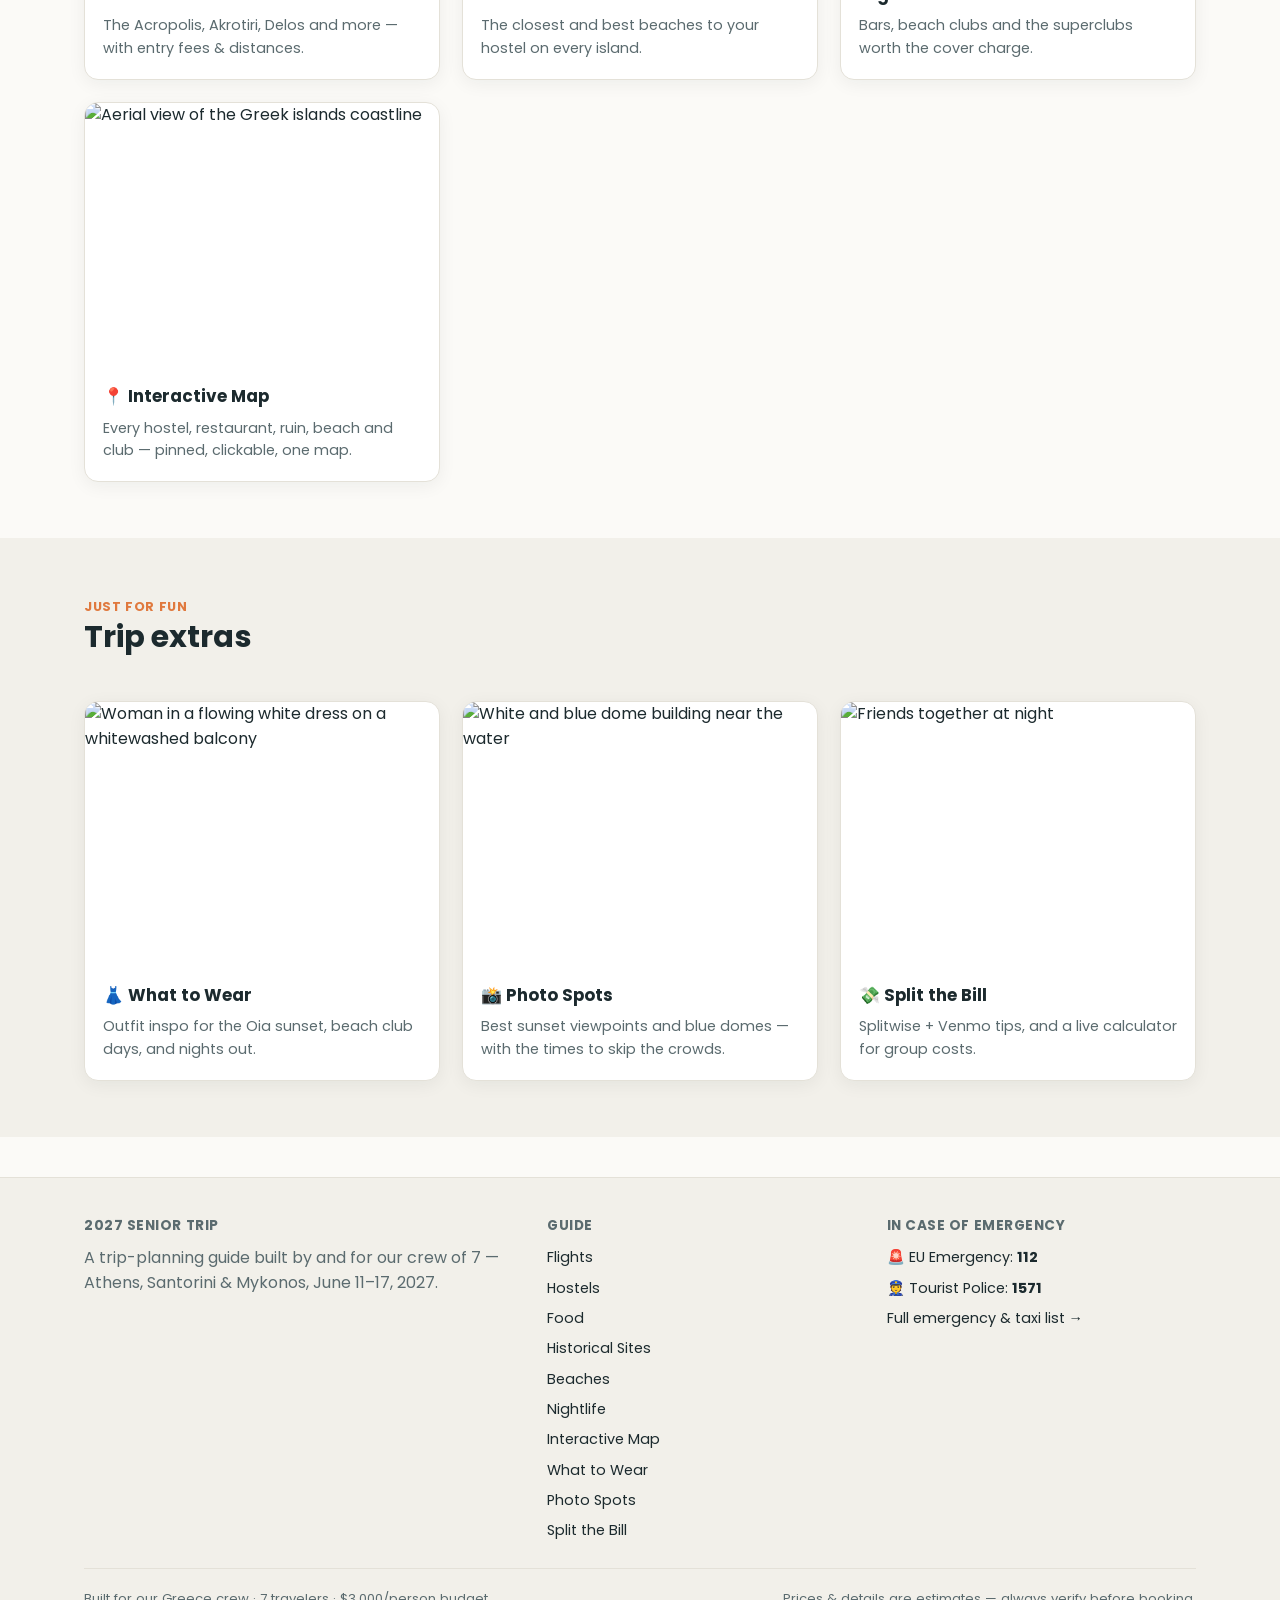
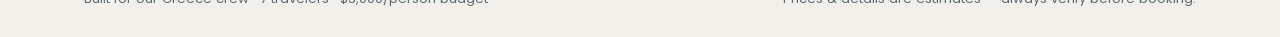
==== commit dcc23fda: "Updated flights page" ====
--- a/index.html
+++ b/index.html
@@ -24,8 +24,16 @@
       <li><a href="historical-sites.html">Historical Sites</a></li>
       <li><a href="beaches.html">Beaches</a></li>
       <li><a href="nightlife.html">Nightlife</a></li>
-      <li><a href="map.html">Map</a></li>
-      <li><a href="emergency.html">Emergency Info</a></li>
+      <li class="nav-dropdown">
+        <button class="nav-drop-toggle" type="button">More ▾</button>
+        <ul class="nav-drop-menu">
+          <li><a href="map.html">📍 Interactive Map</a></li>
+          <li><a href="outfits.html">👗 What to Wear</a></li>
+          <li><a href="photo-spots.html">📸 Photo Spots</a></li>
+          <li><a href="split-bill.html">💸 Split the Bill</a></li>
+          <li><a href="emergency.html">🚨 Emergency Info</a></li>
+        </ul>
+      </li>
     </ul>
     <div class="nav-right">
       <button class="theme-toggle" aria-label="Toggle dark mode">🌙</button>
@@ -147,6 +155,31 @@
   </div>
 </section>
 
+<section class="alt-bg">
+  <div class="container">
+    <div class="section-head">
+      <div>
+        <span class="section-tag">Just for fun</span>
+        <h2>Trip extras</h2>
+      </div>
+    </div>
+    <div class="grid grid-3">
+      <a class="card" href="outfits.html">
+        <div class="card-img"><img src="https://images.unsplash.com/photo-1764265927054-c911e25d2c23?auto=format&fit=crop&w=700&q=80" alt="Woman in a flowing white dress on a whitewashed balcony"></div>
+        <div class="card-body"><h3>👗 What to Wear</h3><p class="card-desc">Outfit inspo for the Oia sunset, beach club days, and nights out.</p></div>
+      </a>
+      <a class="card" href="photo-spots.html">
+        <div class="card-img"><img src="https://images.unsplash.com/photo-1596933144889-c15043a9ddde?auto=format&fit=crop&w=700&q=80" alt="White and blue dome building near the water"></div>
+        <div class="card-body"><h3>📸 Photo Spots</h3><p class="card-desc">Best sunset viewpoints and blue domes — with the times to skip the crowds.</p></div>
+      </a>
+      <a class="card" href="split-bill.html">
+        <div class="card-img"><img src="https://images.unsplash.com/photo-1608339704959-54b296d4ddde?auto=format&fit=crop&w=700&q=80" alt="Friends together at night"></div>
+        <div class="card-body"><h3>💸 Split the Bill</h3><p class="card-desc">Splitwise + Venmo tips, and a live calculator for group costs.</p></div>
+      </a>
+    </div>
+  </div>
+</section>
+
 <footer>
   <div class="container">
     <div class="footer-grid">
@@ -164,6 +197,9 @@
           <li><a href="beaches.html">Beaches</a></li>
           <li><a href="nightlife.html">Nightlife</a></li>
           <li><a href="map.html">Interactive Map</a></li>
+          <li><a href="outfits.html">What to Wear</a></li>
+          <li><a href="photo-spots.html">Photo Spots</a></li>
+          <li><a href="split-bill.html">Split the Bill</a></li>
         </ul>
       </div>
       <div>
--- a/css/style.css
+++ b/css/style.css
@@ -107,10 +107,41 @@
     background: var(--bg); border-bottom: 1px solid var(--border);
     padding: 10px 16px 16px; transform: translateY(-130%); opacity: 0;
     transition: transform .25s ease, opacity .25s ease; pointer-events: none;
+    max-height: calc(100vh - var(--nav-h)); overflow-y: auto;
   }
   .nav-links.open { transform: translateY(0); opacity: 1; pointer-events: auto; }
-  .nav-links a { display: block; padding: 12px 14px; }
+  .nav-links a, .nav-drop-toggle { display: block; padding: 12px 14px; }
   .nav-toggle { display: block; }
+}
+
+/* Nav "More" dropdown */
+.nav-dropdown { position: relative; }
+.nav-drop-toggle {
+  background: none; border: none; cursor: pointer; font: inherit;
+  padding: 8px 12px; border-radius: 999px; font-size: .88rem; font-weight: 500;
+  color: var(--text-muted); display: inline-flex; align-items: center; gap: 4px;
+  transition: background .2s, color .2s;
+}
+.nav-drop-toggle:hover, .nav-dropdown.open .nav-drop-toggle { background: var(--accent-soft); color: var(--accent); }
+.nav-drop-menu {
+  list-style: none; margin: 0; padding: 8px; display: none; flex-direction: column; gap: 2px;
+  position: absolute; top: calc(100% + 8px); right: 0; min-width: 210px;
+  background: var(--card-bg); border: 1px solid var(--border); border-radius: 12px;
+  box-shadow: var(--shadow-hover); z-index: 200;
+}
+.nav-dropdown.open .nav-drop-menu { display: flex; }
+.nav-drop-menu li { margin: 0; }
+.nav-drop-menu a {
+  display: block; padding: 9px 12px; border-radius: 8px; font-size: .88rem; font-weight: 500;
+  color: var(--text); white-space: nowrap;
+}
+.nav-drop-menu a:hover { background: var(--accent-soft); color: var(--accent); }
+@media (max-width: 880px) {
+  .nav-drop-menu {
+    display: flex; position: static; box-shadow: none; border: none; background: none;
+    padding: 0 0 0 10px; min-width: 0;
+  }
+  .nav-drop-toggle { pointer-events: none; color: var(--text); font-weight: 700; opacity: .7; }
 }
 
 /* ===== Hero ===== */
@@ -344,6 +375,30 @@
 }
 .marker-pin span { transform: rotate(45deg); font-size: 15px; }
 
+/* Split calculator */
+.split-calc {
+  background: var(--card-bg); border: 1px solid var(--border); border-radius: var(--radius);
+  box-shadow: var(--shadow); padding: 28px; display: grid; grid-template-columns: 1fr 1fr auto; gap: 18px; align-items: end;
+}
+@media (max-width: 700px) { .split-calc { grid-template-columns: 1fr; } }
+.split-field label { display: block; font-size: .8rem; font-weight: 700; color: var(--text-muted); margin-bottom: 6px; text-transform: uppercase; letter-spacing: .04em; }
+.split-field .input-wrap { position: relative; }
+.split-field .input-wrap span { position: absolute; left: 14px; top: 50%; transform: translateY(-50%); color: var(--text-muted); font-weight: 600; }
+.split-field input {
+  width: 100%; padding: 12px 14px 12px 28px; border-radius: 10px; border: 1px solid var(--border);
+  background: var(--bg-alt); color: var(--text); font-size: 1.05rem; font-family: inherit; font-weight: 600;
+}
+.split-field input:focus { outline: 2px solid var(--accent); outline-offset: 1px; }
+.split-result { text-align: center; padding: 14px 20px; border-radius: 12px; background: var(--accent-soft); }
+.split-result .num { font-size: 1.9rem; font-weight: 800; color: var(--accent); line-height: 1; }
+.split-result .label { font-size: .78rem; color: var(--text-muted); margin-top: 4px; }
+.tip-toggle { display: flex; gap: 6px; }
+.tip-toggle button {
+  flex: 1; padding: 8px 0; border-radius: 8px; border: 1px solid var(--border); background: var(--bg-alt);
+  color: var(--text-muted); font-weight: 700; font-size: .85rem; cursor: pointer;
+}
+.tip-toggle button.active { background: var(--accent); color: #fff; border-color: var(--accent); }
+
 /* Utility */
 .mt-0 { margin-top: 0; }
 .text-center { text-align: center; }
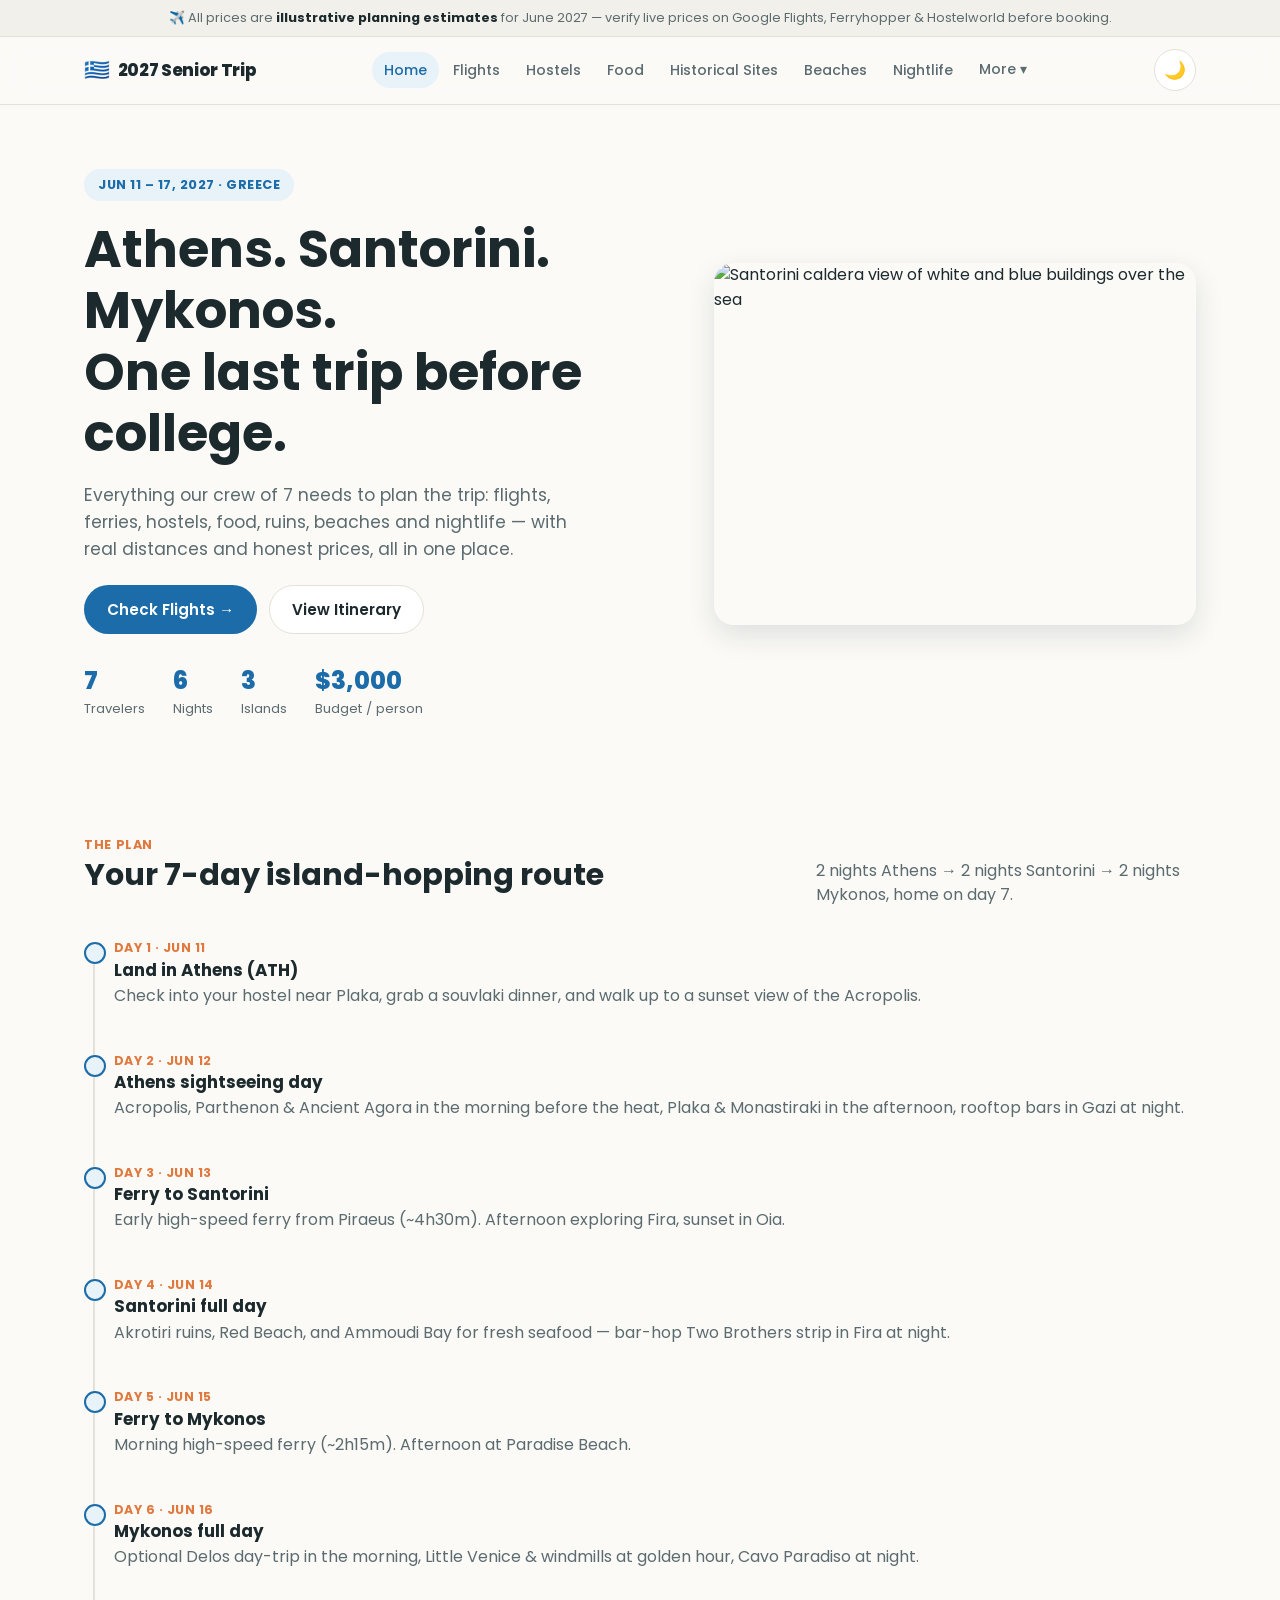
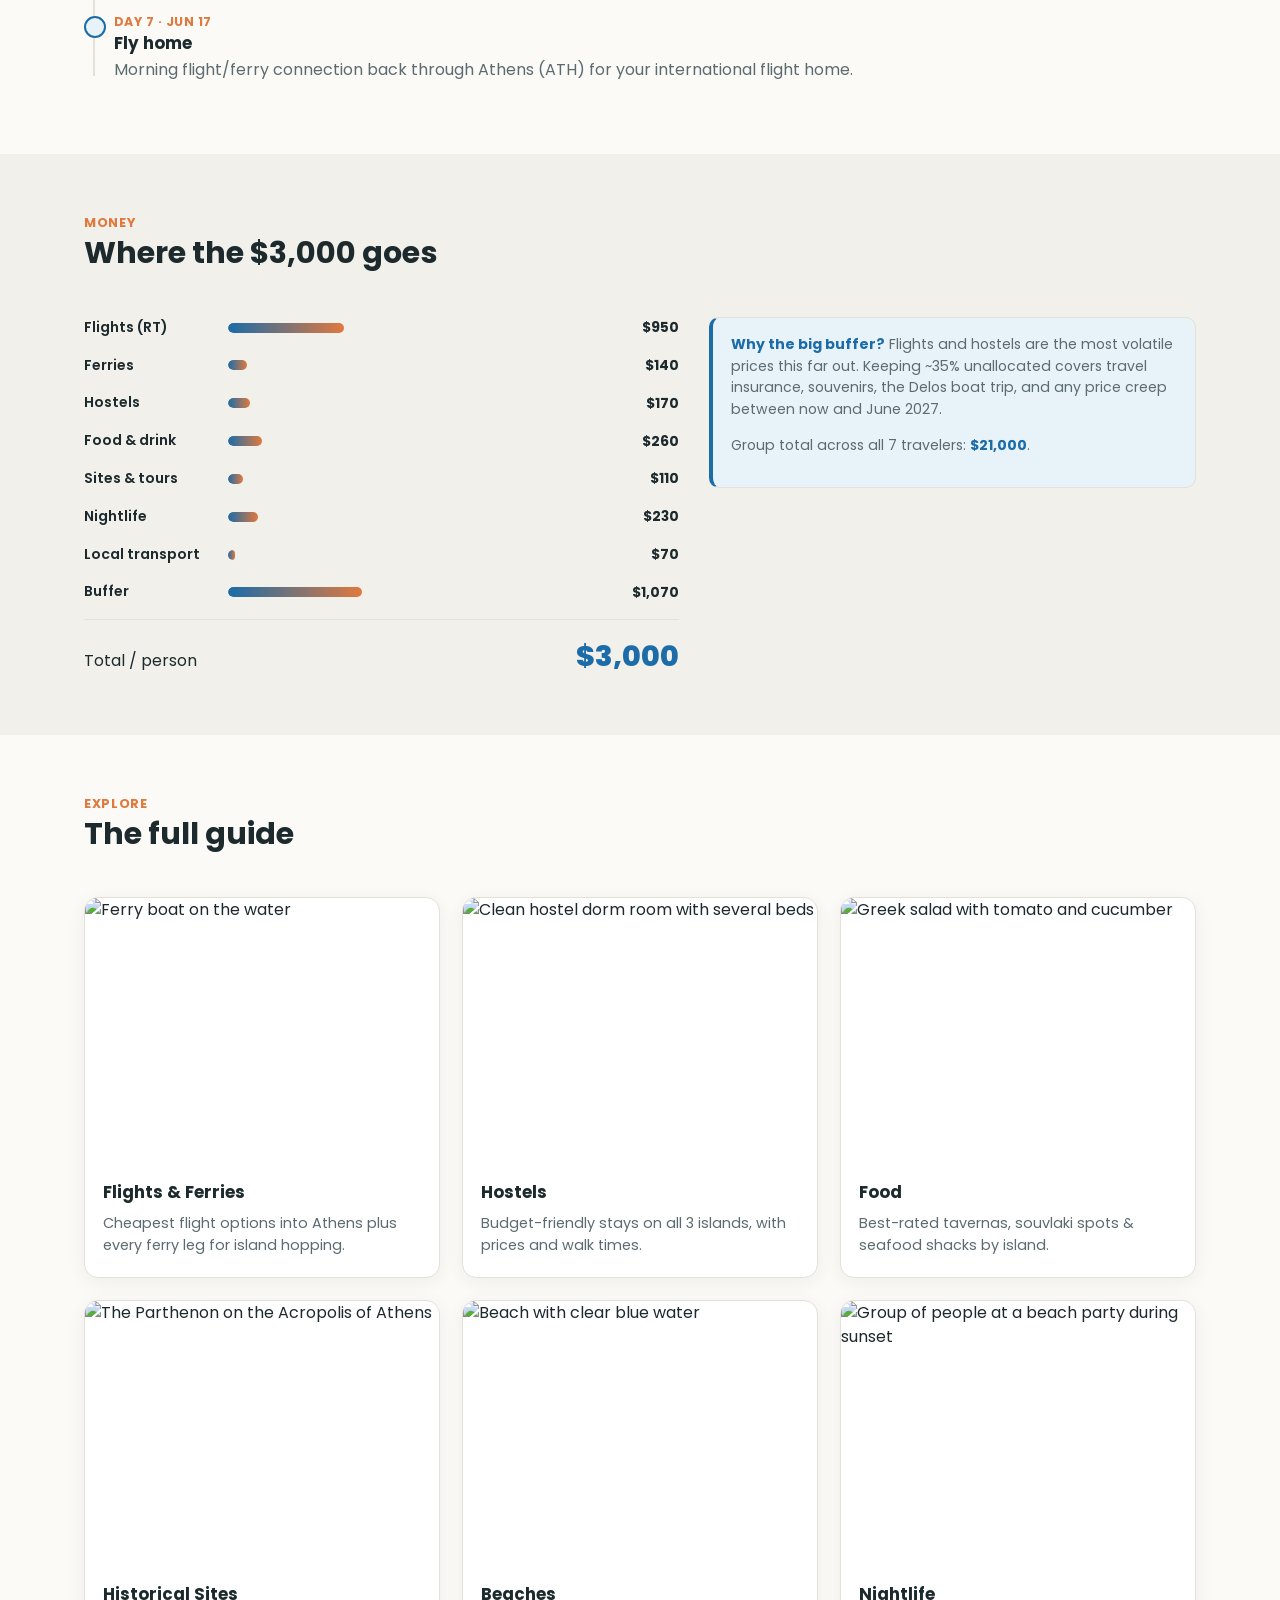
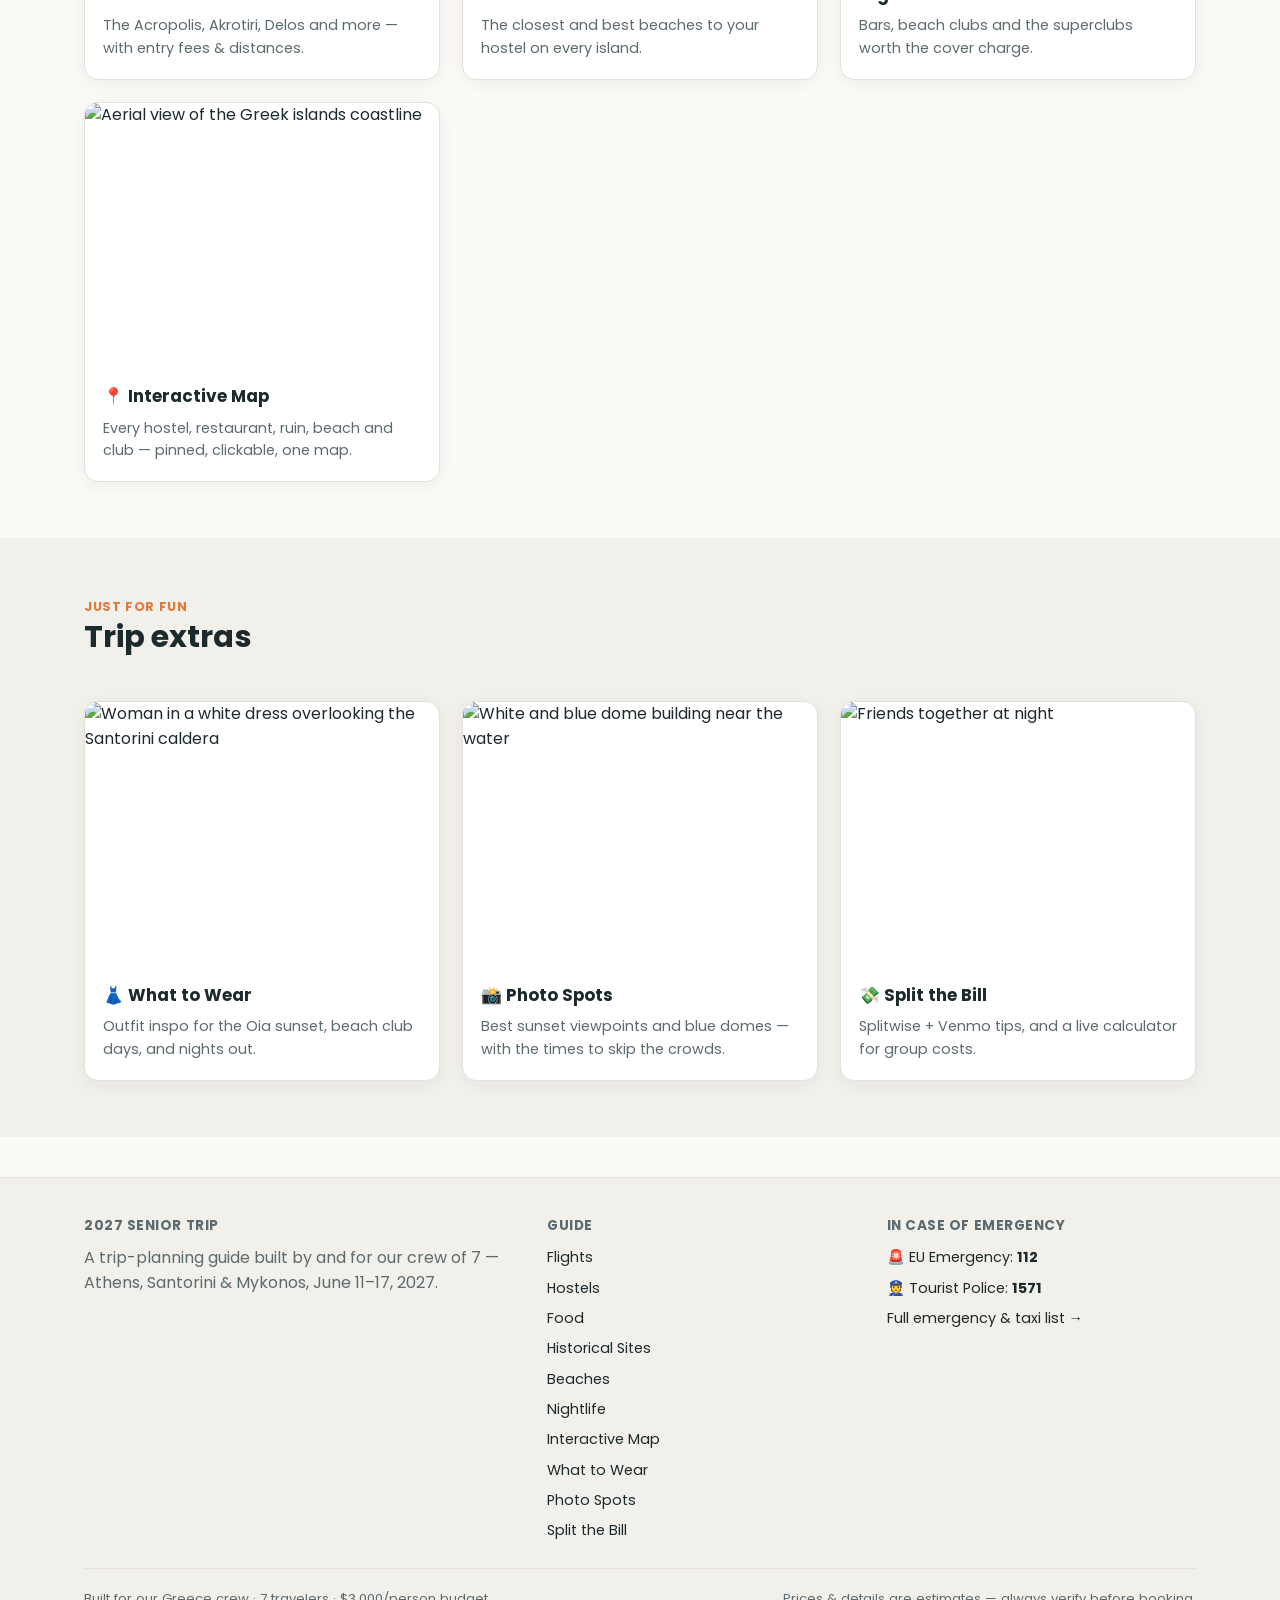
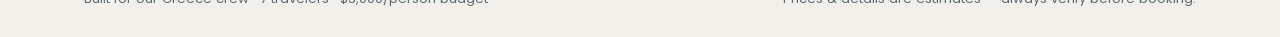
==== commit 0059c525: "Description of changes" ====
--- a/index.html
+++ b/index.html
@@ -165,7 +165,7 @@
     </div>
     <div class="grid grid-3">
       <a class="card" href="outfits.html">
-        <div class="card-img"><img src="https://images.unsplash.com/photo-1764265927054-c911e25d2c23?auto=format&fit=crop&w=700&q=80" alt="Woman in a flowing white dress on a whitewashed balcony"></div>
+        <div class="card-img"><img src="https://images.unsplash.com/photo-1763604608266-6ee862e562da?auto=format&fit=crop&w=700&q=80" alt="Woman in a white dress overlooking the Santorini caldera"></div>
         <div class="card-body"><h3>👗 What to Wear</h3><p class="card-desc">Outfit inspo for the Oia sunset, beach club days, and nights out.</p></div>
       </a>
       <a class="card" href="photo-spots.html">
